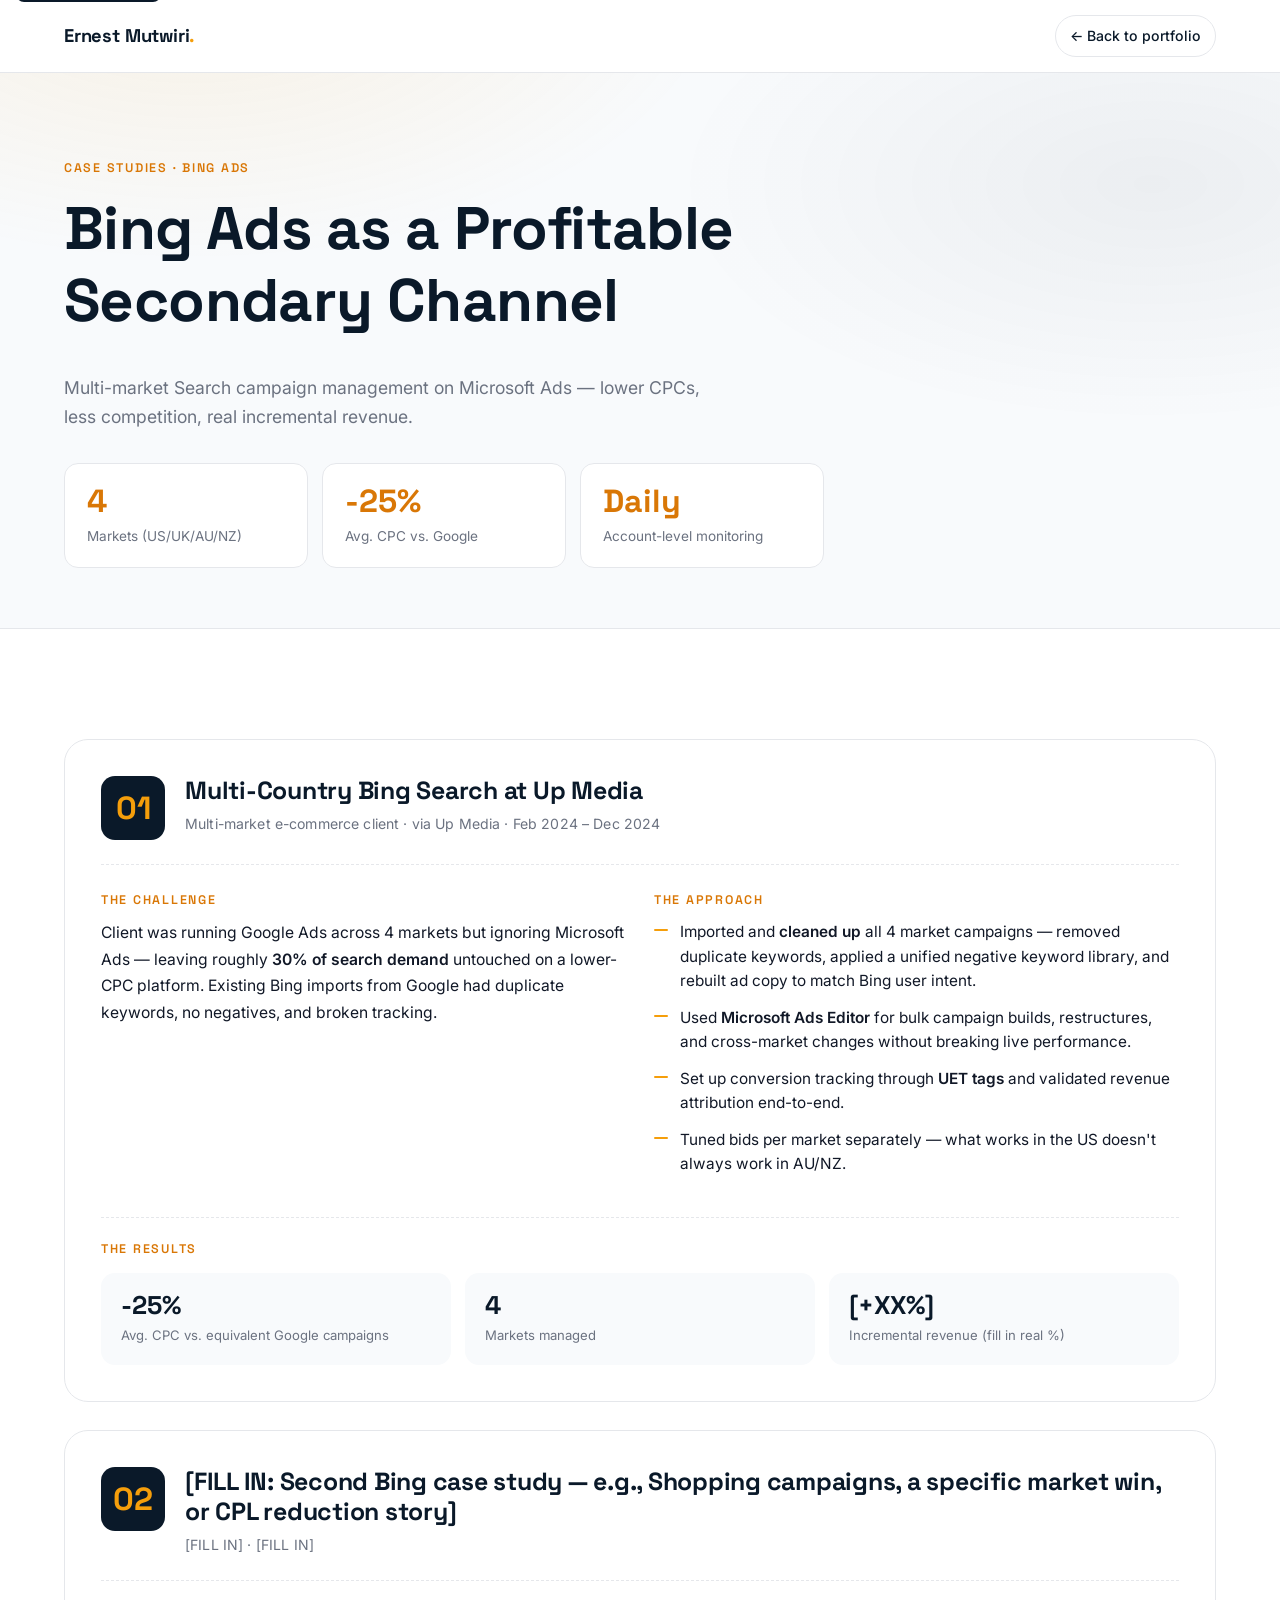
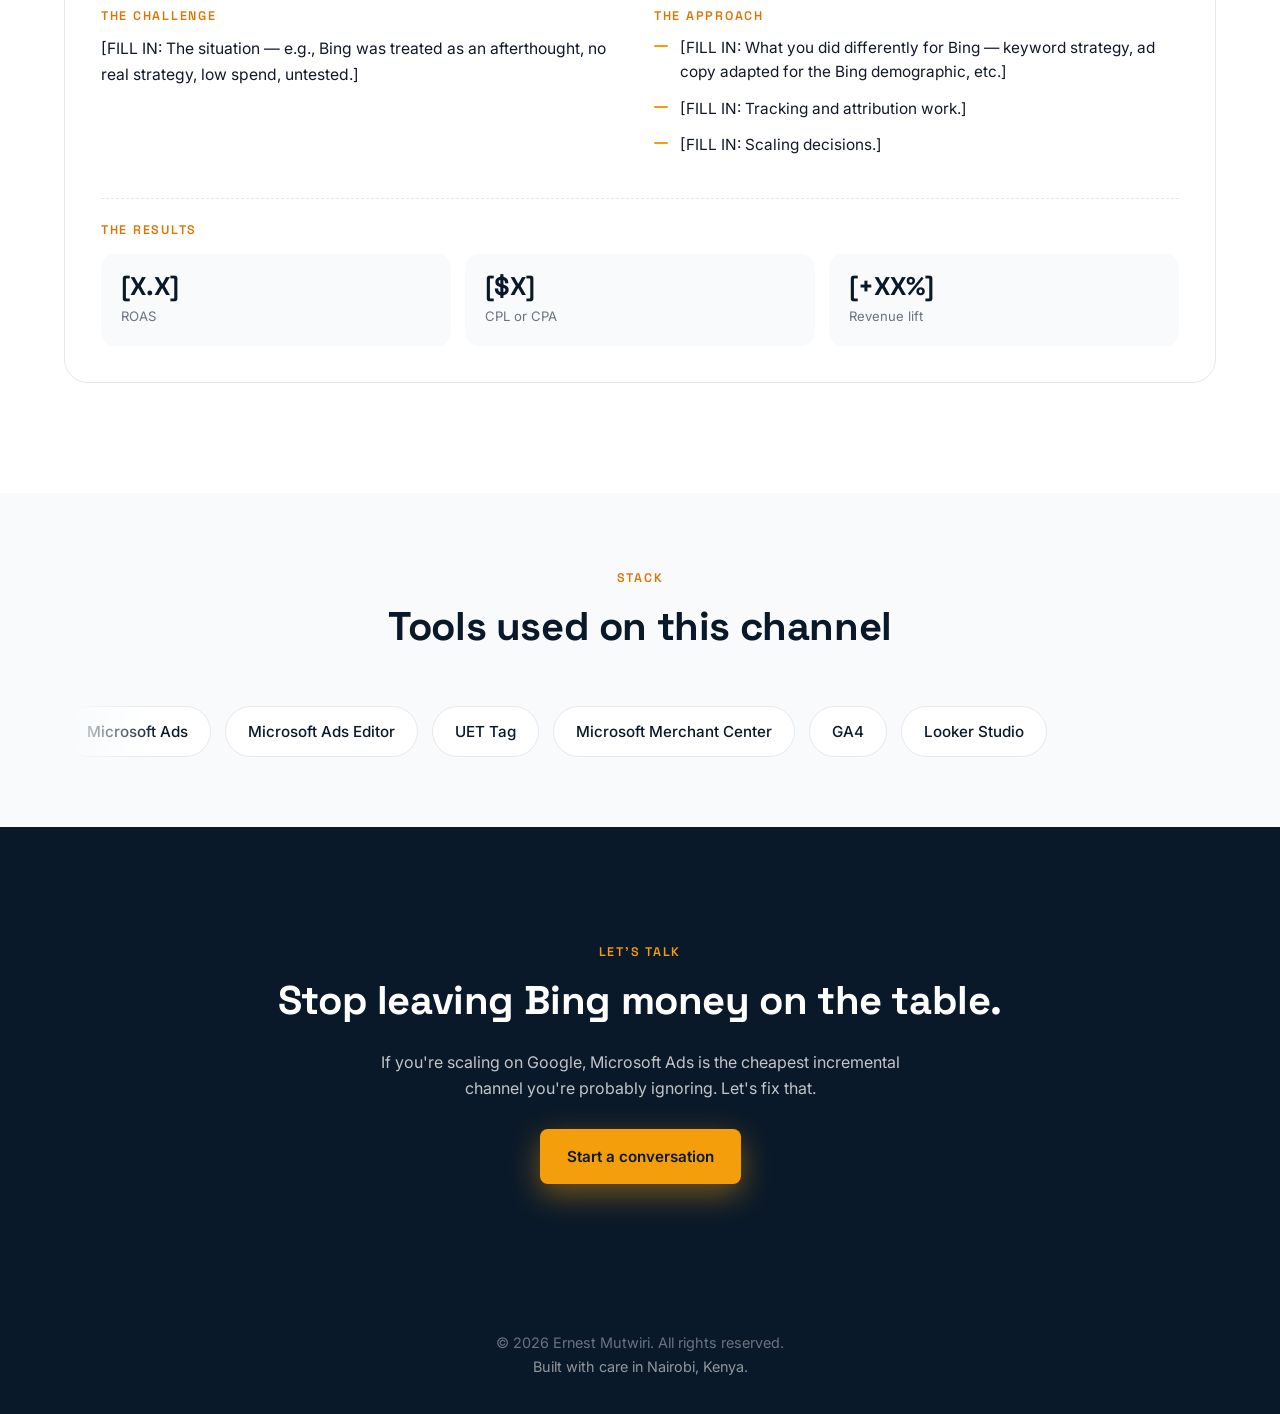
==== bing-ads.html @ df6fa167 "Add Google/Meta/Bing case study pages and clickable service cards" ====
<!DOCTYPE html>
<html lang="en">
<head>
  <meta charset="UTF-8" />
  <meta name="viewport" content="width=device-width, initial-scale=1" />
  <meta name="theme-color" content="#0A1929" />

  <title>Bing Ads Case Studies — Ernest Mutwiri</title>
  <meta name="description" content="Microsoft Ads (Bing) case studies — multi-market Search campaigns at lower CPCs than Google." />
  <meta property="og:type" content="website" />

  <link rel="icon" type="image/svg+xml" href="data:image/svg+xml;utf8,<svg xmlns='http://www.w3.org/2000/svg' viewBox='0 0 64 64'><rect width='64' height='64' rx='12' fill='%230A1929'/><text x='50%25' y='54%25' text-anchor='middle' dominant-baseline='middle' font-family='Inter,Arial,sans-serif' font-size='28' font-weight='700' fill='%23F59E0B'>EM</text></svg>" />

  <link rel="preconnect" href="https://fonts.googleapis.com" />
  <link rel="preconnect" href="https://fonts.gstatic.com" crossorigin />
  <link href="https://fonts.googleapis.com/css2?family=Inter:wght@400;500;600;700&family=Space+Grotesk:wght@500;600;700&display=swap" rel="stylesheet" />

  <link rel="stylesheet" href="styles.css" />
</head>
<body data-channel="bingAds">

  <a class="skip-link" href="#main">Skip to content</a>

  <header class="nav" role="banner">
    <div class="container nav-inner">
      <a class="nav-brand" href="index.html" aria-label="Home">
        <span data-cs="brand">Ernest Mutwiri</span><span class="dot">.</span>
      </a>
      <a class="nav-back" href="index.html">← Back to portfolio</a>
    </div>
  </header>

  <main id="main">
    <section class="cs-hero">
      <div class="container reveal">
        <span class="eyebrow" data-cs="eyebrow"></span>
        <h1 data-cs="heading"></h1>
        <p class="lede" data-cs="subheading"></p>
        <div class="cs-headline-metrics" data-cs="headlineMetrics"></div>
      </div>
    </section>

    <section class="cs-studies">
      <div class="container">
        <div data-cs="studies"></div>
      </div>
    </section>

    <section class="tools" aria-label="Tools used">
      <div class="container">
        <div class="section-head reveal">
          <span class="eyebrow">Stack</span>
          <h2>Tools used on this channel</h2>
        </div>
        <div class="tools-marquee reveal">
          <div class="tools-track" data-cs="tools"></div>
          <div class="tools-track" data-cs="tools" aria-hidden="true"></div>
        </div>
      </div>
    </section>

    <section class="cs-cta">
      <div class="container reveal">
        <span class="eyebrow" style="color: var(--gold);">Let's talk</span>
        <h2 data-cs="ctaHeading"></h2>
        <p data-cs="ctaSubheading"></p>
        <a class="btn btn-primary" href="index.html#contact" data-cs="ctaLabel"></a>
      </div>
    </section>
  </main>

  <footer class="footer">
    <div class="container">
      <p data-cs="footerCopy" style="margin:0;"></p>
      <p class="small" data-cs="footerNote" style="margin:0;"></p>
    </div>
  </footer>

  <script src="content.js"></script>
  <script src="case-study.js"></script>
</body>
</html>
---- styles.css ----
/* =============================================================================
   Ernest Mutwiri — Portfolio Styles
   Mobile-first. Breakpoints: 768px (tablet), 1024px (desktop).
   ============================================================================= */

/* ---- Design Tokens ------------------------------------------------------- */
:root {
  --navy:        #0A1929;
  --navy-soft:   #122B45;
  --white:       #FFFFFF;
  --offwhite:    #F8FAFC;
  --gold:        #F59E0B;
  --gold-dark:   #D97706;
  --grey:        #6B7280;
  --grey-light:  #E5E7EB;
  --grey-soft:   #F3F4F6;
  --text:        #111827;

  --radius-sm: 8px;
  --radius:    14px;
  --radius-lg: 24px;

  --shadow-sm: 0 1px 2px rgba(10, 25, 41, 0.06);
  --shadow:    0 6px 24px rgba(10, 25, 41, 0.08);
  --shadow-lg: 0 20px 60px rgba(10, 25, 41, 0.12);

  --container:    1200px;
  --container-sm: 900px;

  --font-body:    "Inter", system-ui, -apple-system, "Segoe UI", sans-serif;
  --font-heading: "Space Grotesk", "Inter", system-ui, sans-serif;
}

/* ---- Reset / Base -------------------------------------------------------- */
*, *::before, *::after { box-sizing: border-box; }

html {
  scroll-behavior: smooth;
  scroll-padding-top: 80px; /* offset for sticky nav when anchor-jumping */
  -webkit-text-size-adjust: 100%;
}

body {
  margin: 0;
  font-family: var(--font-body);
  font-size: 16px;
  line-height: 1.65;
  color: var(--text);
  background: var(--white);
  -webkit-font-smoothing: antialiased;
  -moz-osx-font-smoothing: grayscale;
}

img { max-width: 100%; display: block; }
a   { color: inherit; text-decoration: none; }
button { font-family: inherit; cursor: pointer; }

/* Visually hidden (for screen-reader-only text and skip link target) */
.sr-only {
  position: absolute; width: 1px; height: 1px;
  padding: 0; margin: -1px; overflow: hidden;
  clip: rect(0,0,0,0); white-space: nowrap; border: 0;
}

/* Skip-to-content link for keyboard users */
.skip-link {
  position: absolute; top: -40px; left: 16px;
  background: var(--navy); color: var(--white);
  padding: 8px 14px; border-radius: var(--radius-sm);
  z-index: 1000; font-weight: 600;
  transition: top 0.2s ease;
}
.skip-link:focus { top: 16px; }

/* ---- Typography ---------------------------------------------------------- */
h1, h2, h3, h4 {
  font-family: var(--font-heading);
  color: var(--navy);
  line-height: 1.2;
  margin: 0 0 0.6em;
  letter-spacing: -0.01em;
}
h1 { font-size: clamp(2rem, 5vw + 1rem, 3.75rem); font-weight: 700; }
h2 { font-size: clamp(1.75rem, 2.5vw + 1rem, 2.5rem); font-weight: 700; }
h3 { font-size: 1.25rem; font-weight: 600; }
p  { margin: 0 0 1em; color: var(--grey); }
strong { color: var(--text); font-weight: 600; }

/* ---- Layout helpers ------------------------------------------------------ */
.container {
  width: 100%;
  max-width: var(--container);
  margin: 0 auto;
  padding: 0 24px;
}
section { padding: 80px 0; }
@media (min-width: 1024px) { section { padding: 110px 0; } }

.eyebrow {
  display: inline-block;
  font-family: var(--font-heading);
  font-size: 0.78rem;
  letter-spacing: 0.14em;
  text-transform: uppercase;
  color: var(--gold-dark);
  font-weight: 600;
  margin-bottom: 14px;
}
.section-head { max-width: 720px; margin: 0 auto 56px; text-align: center; }
.section-head .subheading { color: var(--grey); font-size: 1.05rem; }

/* ---- Buttons ------------------------------------------------------------- */
.btn {
  display: inline-flex; align-items: center; justify-content: center; gap: 8px;
  padding: 14px 26px;
  border-radius: var(--radius-sm);
  font-weight: 600;
  font-size: 0.95rem;
  border: 1.5px solid transparent;
  transition: transform 0.2s ease, box-shadow 0.2s ease,
              background 0.2s ease, color 0.2s ease, border-color 0.2s ease;
  white-space: nowrap;
}
.btn-primary {
  background: var(--gold); color: var(--navy);
  box-shadow: 0 8px 24px rgba(245, 158, 11, 0.35);
}
.btn-primary:hover {
  background: var(--gold-dark); color: var(--white);
  transform: translateY(-2px);
  box-shadow: 0 12px 28px rgba(245, 158, 11, 0.45);
}
.btn-secondary {
  background: transparent; color: var(--navy);
  border-color: var(--navy);
}
.btn-secondary:hover {
  background: var(--navy); color: var(--white);
  transform: translateY(-2px);
}

/* =============================================================================
   NAVIGATION
   ============================================================================= */
.nav {
  position: sticky; top: 0; z-index: 50;
  background: rgba(255, 255, 255, 0.85);
  backdrop-filter: saturate(180%) blur(16px);
  -webkit-backdrop-filter: saturate(180%) blur(16px);
  border-bottom: 1px solid var(--grey-light);
}
.nav-inner {
  display: flex; align-items: center; justify-content: space-between;
  height: 72px;
}
.nav-brand {
  font-family: var(--font-heading);
  font-weight: 700;
  font-size: 1.15rem;
  color: var(--navy);
  letter-spacing: -0.01em;
}
.nav-brand .dot { color: var(--gold); }

.nav-links {
  display: none;
  list-style: none; margin: 0; padding: 0;
  gap: 32px; align-items: center;
}
.nav-links a {
  font-size: 0.95rem; font-weight: 500; color: var(--text);
  position: relative; padding: 6px 0;
}
.nav-links a::after {
  content: ""; position: absolute; left: 0; bottom: -2px;
  width: 0; height: 2px; background: var(--gold);
  transition: width 0.25s ease;
}
.nav-links a:hover::after,
.nav-links a:focus-visible::after { width: 100%; }

.nav-cta { display: none; }

@media (min-width: 1024px) {
  .nav-links { display: flex; }
  .nav-cta   { display: inline-flex; }
}

/* Hamburger */
.nav-toggle {
  display: inline-flex; flex-direction: column; gap: 5px;
  width: 44px; height: 44px;
  align-items: center; justify-content: center;
  background: transparent; border: 1px solid var(--grey-light);
  border-radius: var(--radius-sm);
}
.nav-toggle span {
  width: 20px; height: 2px; background: var(--navy);
  transition: transform 0.25s ease, opacity 0.25s ease;
}
.nav-toggle[aria-expanded="true"] span:nth-child(1) { transform: translateY(7px) rotate(45deg); }
.nav-toggle[aria-expanded="true"] span:nth-child(2) { opacity: 0; }
.nav-toggle[aria-expanded="true"] span:nth-child(3) { transform: translateY(-7px) rotate(-45deg); }
@media (min-width: 1024px) { .nav-toggle { display: none; } }

/* Mobile menu */
.nav-mobile {
  display: none;
  position: absolute; left: 0; right: 0; top: 100%;
  background: var(--white);
  border-bottom: 1px solid var(--grey-light);
  padding: 24px;
  box-shadow: var(--shadow);
}
.nav-mobile.open { display: block; }
.nav-mobile ul { list-style: none; padding: 0; margin: 0 0 16px; }
.nav-mobile li { border-bottom: 1px solid var(--grey-light); }
.nav-mobile a {
  display: block; padding: 16px 4px;
  font-weight: 500; font-size: 1rem;
}
.nav-mobile .btn { width: 100%; }

/* =============================================================================
   HERO
   ============================================================================= */
.hero {
  position: relative;
  padding: 64px 0 56px;
  overflow: hidden;
  background:
    radial-gradient(1200px 600px at 80% -10%, rgba(245, 158, 11, 0.10), transparent 60%),
    radial-gradient(900px 500px at -10% 30%, rgba(10, 25, 41, 0.06), transparent 60%),
    var(--offwhite);
}
.hero::before {
  /* faint grid pattern */
  content: "";
  position: absolute; inset: 0;
  background-image:
    linear-gradient(to right, rgba(10,25,41,0.04) 1px, transparent 1px),
    linear-gradient(to bottom, rgba(10,25,41,0.04) 1px, transparent 1px);
  background-size: 60px 60px;
  mask-image: radial-gradient(ellipse at center, black 40%, transparent 75%);
  -webkit-mask-image: radial-gradient(ellipse at center, black 40%, transparent 75%);
  pointer-events: none;
}
.hero-inner {
  position: relative;
  display: grid; grid-template-columns: 1fr; gap: 40px;
  align-items: center;
}
.hero-text { text-align: left; }
.hero h1 { margin-top: 8px; }
.hero h1 .accent { color: var(--gold); }
.hero .lede { font-size: 1.1rem; color: var(--grey); max-width: 560px; }
.hero-ctas { display: flex; flex-wrap: wrap; gap: 12px; margin-top: 28px; }

.hero-photo {
  position: relative;
  width: min(360px, 80%); margin: 0 auto;
  aspect-ratio: 1 / 1;
  border-radius: var(--radius-lg);
  background:
    linear-gradient(135deg, var(--navy), var(--navy-soft));
  box-shadow: var(--shadow-lg);
  overflow: hidden;
}
.hero-photo img {
  width: 100%; height: 100%; object-fit: cover;
}
.hero-photo::after {
  /* gold corner accent */
  content: ""; position: absolute;
  width: 80px; height: 80px;
  right: -20px; bottom: -20px;
  background: var(--gold);
  border-radius: 50%;
  filter: blur(2px); opacity: 0.85;
}

@media (min-width: 1024px) {
  .hero { padding: 100px 0 90px; }
  .hero-inner { grid-template-columns: 1.15fr 1fr; gap: 64px; }
  .hero-photo { width: 100%; max-width: 440px; }
}

/* =============================================================================
   METRICS BAR
   ============================================================================= */
.metrics {
  margin-top: -40px;
  position: relative;
  z-index: 2;
  padding: 0 0 40px;
}
.metrics-grid {
  display: grid; gap: 16px;
  grid-template-columns: repeat(2, 1fr);
  background: var(--navy);
  border-radius: var(--radius-lg);
  padding: 32px 24px;
  box-shadow: var(--shadow-lg);
}
.metric { text-align: center; }
.metric .value {
  font-family: var(--font-heading);
  font-size: clamp(1.6rem, 3.5vw, 2.5rem);
  font-weight: 700;
  color: var(--gold);
  line-height: 1.1;
}
.metric .label {
  display: block; margin-top: 8px;
  color: rgba(255,255,255,0.75);
  font-size: 0.85rem;
  letter-spacing: 0.02em;
}
@media (min-width: 768px) {
  .metrics-grid { grid-template-columns: repeat(4, 1fr); gap: 24px; padding: 40px 32px; }
}

/* =============================================================================
   ABOUT
   ============================================================================= */
.about p { font-size: 1.06rem; line-height: 1.85; max-width: 760px; }
.about p + p { margin-top: 1em; }
.about-inner { max-width: var(--container-sm); margin: 0 auto; }

/* =============================================================================
   RESULTS / EXPERIENCE
   ============================================================================= */
.results { background: var(--offwhite); }
.results-grid { display: grid; gap: 24px; }
@media (min-width: 1024px) {
  .results-grid { grid-template-columns: 1fr 1fr; gap: 28px; }
}

.result-card {
  background: var(--white);
  border: 1px solid var(--grey-light);
  border-radius: var(--radius);
  padding: 32px;
  transition: transform 0.25s ease, box-shadow 0.25s ease, border-color 0.25s ease;
}
.result-card:hover {
  transform: translateY(-4px);
  box-shadow: var(--shadow);
  border-color: transparent;
}
.result-card .role-head {
  display: flex; flex-wrap: wrap; justify-content: space-between; gap: 8px;
  margin-bottom: 16px; padding-bottom: 16px;
  border-bottom: 1px dashed var(--grey-light);
}
.result-card .company { font-family: var(--font-heading); font-size: 1.25rem; font-weight: 700; color: var(--navy); }
.result-card .role    { display: block; color: var(--gold-dark); font-weight: 600; font-size: 0.9rem; margin-top: 4px; }
.result-card .dates   { font-size: 0.85rem; color: var(--grey); white-space: nowrap; }

.result-card ul { list-style: none; padding: 0; margin: 0; }
.result-card li {
  position: relative;
  padding-left: 28px;
  margin-bottom: 12px;
  color: var(--text);
  font-size: 0.97rem;
  line-height: 1.6;
}
.result-card li::before {
  content: "";
  position: absolute; left: 0; top: 9px;
  width: 14px; height: 2px;
  background: var(--gold);
  border-radius: 2px;
}

/* =============================================================================
   SERVICES
   ============================================================================= */
.services-grid {
  display: grid; gap: 20px;
  grid-template-columns: 1fr;
}
@media (min-width: 768px) { .services-grid { grid-template-columns: repeat(2, 1fr); } }
@media (min-width: 1024px) { .services-grid { grid-template-columns: repeat(3, 1fr); } }

.service-card {
  background: var(--white);
  border: 1px solid var(--grey-light);
  border-radius: var(--radius);
  padding: 28px;
  transition: transform 0.25s ease, box-shadow 0.25s ease, border-color 0.25s ease;
}
.service-card:hover {
  transform: translateY(-4px);
  box-shadow: var(--shadow);
  border-color: var(--gold);
}
.service-card .icon {
  display: inline-flex; align-items: center; justify-content: center;
  width: 52px; height: 52px;
  background: var(--offwhite); border-radius: 12px;
  font-size: 1.6rem;
  margin-bottom: 18px;
}
.service-card h3 { margin-bottom: 8px; }
.service-card p  { margin: 0; font-size: 0.95rem; }

/* =============================================================================
   METHODOLOGY
   ============================================================================= */
.methodology { background: var(--navy); color: var(--white); }
.methodology .section-head h2 { color: var(--white); }
.methodology .section-head .subheading { color: rgba(255,255,255,0.72); }
.methodology .eyebrow { color: var(--gold); }

.steps {
  display: grid; gap: 24px;
  grid-template-columns: 1fr;
  position: relative;
}
@media (min-width: 1024px) {
  .steps { grid-template-columns: repeat(4, 1fr); gap: 28px; }
}
.step {
  background: rgba(255,255,255,0.04);
  border: 1px solid rgba(255,255,255,0.08);
  border-radius: var(--radius);
  padding: 28px;
  position: relative;
  transition: transform 0.25s ease, background 0.25s ease;
}
.step:hover { transform: translateY(-3px); background: rgba(255,255,255,0.07); }
.step .num {
  font-family: var(--font-heading);
  font-size: 2.4rem;
  font-weight: 700;
  color: var(--gold);
  line-height: 1;
  display: block; margin-bottom: 14px;
}
.step h3 { color: var(--white); margin-bottom: 8px; }
.step p  { color: rgba(255,255,255,0.7); margin: 0; font-size: 0.95rem; }

/* =============================================================================
   CERTIFICATIONS
   ============================================================================= */
.certs-grid {
  display: grid; gap: 16px;
  grid-template-columns: 1fr;
}
@media (min-width: 768px) { .certs-grid { grid-template-columns: repeat(2, 1fr); } }
@media (min-width: 1024px) { .certs-grid { grid-template-columns: repeat(3, 1fr); } }

.cert {
  display: flex; align-items: flex-start; gap: 16px;
  background: var(--white);
  border: 1px solid var(--grey-light);
  border-radius: var(--radius);
  padding: 22px;
  transition: transform 0.2s ease, box-shadow 0.2s ease;
}
.cert:hover { transform: translateY(-2px); box-shadow: var(--shadow); }
.cert .badge {
  flex: 0 0 auto;
  width: 44px; height: 44px;
  background: var(--gold); color: var(--navy);
  border-radius: 10px;
  display: inline-flex; align-items: center; justify-content: center;
  font-weight: 700; font-family: var(--font-heading);
  font-size: 1.05rem;
}
.cert .body strong { display: block; color: var(--navy); font-size: 0.98rem; margin-bottom: 2px; }
.cert .body span   { color: var(--grey); font-size: 0.88rem; }

/* =============================================================================
   TOOLS  (marquee chips)
   ============================================================================= */
.tools { background: var(--offwhite); padding-top: 70px; padding-bottom: 70px; }
.tools-marquee {
  --gap: 14px;
  display: flex; gap: var(--gap);
  overflow: hidden;
  mask-image: linear-gradient(to right, transparent, black 8%, black 92%, transparent);
  -webkit-mask-image: linear-gradient(to right, transparent, black 8%, black 92%, transparent);
}
.tools-track {
  display: flex; gap: var(--gap);
  flex-shrink: 0;
  animation: marquee 38s linear infinite;
}
.tools:hover .tools-track { animation-play-state: paused; }
.tool-chip {
  flex: 0 0 auto;
  padding: 12px 22px;
  background: var(--white);
  border: 1px solid var(--grey-light);
  border-radius: 999px;
  font-weight: 500;
  font-size: 0.95rem;
  color: var(--navy);
  white-space: nowrap;
}
@keyframes marquee {
  from { transform: translateX(0); }
  to   { transform: translateX(calc(-100% - var(--gap))); }
}

/* =============================================================================
   CONTACT
   ============================================================================= */
.contact-grid {
  display: grid; gap: 36px;
  grid-template-columns: 1fr;
  max-width: var(--container-sm);
  margin: 0 auto;
}
@media (min-width: 1024px) {
  .contact-grid { grid-template-columns: 1fr 1.2fr; gap: 56px; align-items: start; }
}

.contact-details ul { list-style: none; padding: 0; margin: 0; }
.contact-details li {
  display: flex; align-items: center; gap: 14px;
  padding: 14px 0;
  border-bottom: 1px solid var(--grey-light);
  font-size: 1rem;
}
.contact-details li .ic { font-size: 1.15rem; width: 26px; text-align: center; }
.contact-details a:hover { color: var(--gold-dark); }

.contact-form { display: grid; gap: 14px; }
.contact-form label {
  font-size: 0.85rem; font-weight: 600; color: var(--navy);
  display: block; margin-bottom: 6px;
}
.contact-form input,
.contact-form textarea {
  width: 100%;
  padding: 12px 14px;
  font: inherit;
  border: 1.5px solid var(--grey-light);
  border-radius: var(--radius-sm);
  background: var(--white);
  color: var(--text);
  transition: border-color 0.2s ease, box-shadow 0.2s ease;
}
.contact-form input:focus,
.contact-form textarea:focus {
  outline: none;
  border-color: var(--gold);
  box-shadow: 0 0 0 4px rgba(245, 158, 11, 0.15);
}
.contact-form textarea { min-height: 140px; resize: vertical; }
.contact-form .btn { width: 100%; margin-top: 6px; }
@media (min-width: 768px) {
  .contact-form .btn { width: auto; justify-self: start; }
}
.form-status {
  font-size: 0.9rem; color: var(--gold-dark); min-height: 1.2em;
}

/* =============================================================================
   FOOTER
   ============================================================================= */
.footer {
  background: var(--navy);
  color: rgba(255,255,255,0.75);
  padding: 36px 0;
  text-align: center;
  font-size: 0.9rem;
}
.footer .small { color: rgba(255,255,255,0.55); margin-top: 4px; }

/* Clickable service card variant (Google / Meta / Bing → case study pages) */
.service-card--link {
  display: block;
  position: relative;
  text-decoration: none;
  color: inherit;
}
.service-card--link::after {
  /* corner accent bar that grows on hover */
  content: "";
  position: absolute; left: 0; bottom: 0;
  height: 3px; width: 0;
  background: var(--gold);
  border-radius: 0 0 var(--radius) var(--radius);
  transition: width 0.3s ease;
}
.service-card--link:hover { border-color: var(--gold); }
.service-card--link:hover::after { width: 100%; }
.service-card .service-link {
  display: inline-block;
  margin-top: 16px;
  font-weight: 600;
  font-size: 0.92rem;
  color: var(--gold-dark);
  letter-spacing: 0.01em;
  transition: transform 0.25s ease;
}
.service-card--link:hover .service-link { transform: translateX(4px); }

/* =============================================================================
   CASE STUDY PAGES  (google-ads.html, meta-ads.html, bing-ads.html)
   ============================================================================= */

/* Back-to-main pill in nav */
.nav-back {
  display: inline-flex; align-items: center; gap: 8px;
  padding: 8px 14px;
  font-size: 0.88rem; font-weight: 500;
  color: var(--navy);
  border: 1px solid var(--grey-light);
  border-radius: 999px;
  transition: background 0.2s ease, color 0.2s ease, border-color 0.2s ease;
}
.nav-back:hover { background: var(--navy); color: var(--white); border-color: var(--navy); }

/* Case study hero */
.cs-hero {
  position: relative;
  padding: 80px 0 60px;
  background:
    radial-gradient(900px 500px at 15% -20%, rgba(245, 158, 11, 0.10), transparent 60%),
    radial-gradient(800px 400px at 90% 20%, rgba(10, 25, 41, 0.05), transparent 60%),
    var(--offwhite);
  border-bottom: 1px solid var(--grey-light);
}
.cs-hero h1 { max-width: 780px; }
.cs-hero .lede { font-size: 1.1rem; color: var(--grey); max-width: 640px; margin-bottom: 32px; }

.cs-headline-metrics {
  display: grid; gap: 14px;
  grid-template-columns: repeat(auto-fit, minmax(180px, 1fr));
  margin-top: 8px;
  max-width: 760px;
}
.cs-headline-metric {
  background: var(--white);
  border: 1px solid var(--grey-light);
  border-radius: var(--radius);
  padding: 20px 22px;
}
.cs-headline-metric .value {
  font-family: var(--font-heading);
  font-size: clamp(1.4rem, 2.5vw, 2rem);
  color: var(--gold-dark);
  font-weight: 700;
  line-height: 1.1;
  display: block;
}
.cs-headline-metric .label {
  display: block; margin-top: 6px;
  color: var(--grey); font-size: 0.85rem;
}

/* Case study cards (the meat of the page) */
.cs-studies { background: var(--white); }
.cs-card {
  background: var(--white);
  border: 1px solid var(--grey-light);
  border-radius: var(--radius-lg);
  padding: 36px;
  margin-bottom: 28px;
  transition: box-shadow 0.25s ease, border-color 0.25s ease;
}
.cs-card:hover { box-shadow: var(--shadow); border-color: transparent; }
.cs-card:last-child { margin-bottom: 0; }

.cs-card-head {
  display: flex; gap: 20px; align-items: flex-start;
  margin-bottom: 28px; padding-bottom: 24px;
  border-bottom: 1px dashed var(--grey-light);
}
.cs-num {
  flex: 0 0 auto;
  font-family: var(--font-heading);
  font-size: 2rem; font-weight: 700;
  color: var(--gold);
  background: var(--navy);
  width: 64px; height: 64px;
  border-radius: 14px;
  display: inline-flex; align-items: center; justify-content: center;
}
.cs-card-head h2 { margin: 0 0 6px; font-size: clamp(1.2rem, 2.2vw, 1.55rem); }
.cs-card-head .cs-meta {
  margin: 0;
  font-size: 0.88rem;
  color: var(--grey);
  letter-spacing: 0.01em;
}

.cs-body { display: grid; gap: 28px; grid-template-columns: 1fr; }
@media (min-width: 900px) { .cs-body { grid-template-columns: 1fr 1fr; } }

.cs-block h3 {
  font-size: 0.78rem;
  text-transform: uppercase;
  letter-spacing: 0.14em;
  color: var(--gold-dark);
  font-family: var(--font-heading);
  font-weight: 600;
  margin-bottom: 12px;
}
.cs-block p { color: var(--text); font-size: 0.98rem; line-height: 1.7; margin: 0; }
.cs-block ul { list-style: none; padding: 0; margin: 0; }
.cs-block li {
  position: relative; padding-left: 26px; margin-bottom: 12px;
  color: var(--text); font-size: 0.96rem; line-height: 1.6;
}
.cs-block li::before {
  content: ""; position: absolute; left: 0; top: 9px;
  width: 14px; height: 2px; background: var(--gold); border-radius: 2px;
}

/* Results sub-section */
.cs-results {
  margin-top: 28px; padding-top: 24px;
  border-top: 1px dashed var(--grey-light);
}
.cs-results h3 {
  font-size: 0.78rem; text-transform: uppercase; letter-spacing: 0.14em;
  color: var(--gold-dark); margin-bottom: 16px;
  font-family: var(--font-heading); font-weight: 600;
}
.cs-result-grid {
  display: grid; gap: 14px;
  grid-template-columns: repeat(auto-fit, minmax(160px, 1fr));
}
.cs-result {
  background: var(--offwhite);
  border-radius: var(--radius);
  padding: 18px 20px;
  text-align: left;
}
.cs-result .value {
  font-family: var(--font-heading);
  font-size: clamp(1.3rem, 2vw, 1.75rem);
  font-weight: 700;
  color: var(--navy);
  line-height: 1.1;
  display: block;
}
.cs-result .label {
  display: block; margin-top: 6px;
  color: var(--grey); font-size: 0.82rem;
}

/* Optional screenshot under a case study */
.cs-screenshot {
  margin-top: 24px;
  border-radius: var(--radius);
  overflow: hidden;
  border: 1px solid var(--grey-light);
}
.cs-screenshot img { width: 100%; height: auto; display: block; }

/* Closing CTA on case study pages */
.cs-cta { background: var(--navy); color: var(--white); text-align: center; }
.cs-cta h2 { color: var(--white); }
.cs-cta p  { color: rgba(255,255,255,0.75); max-width: 580px; margin: 0 auto 28px; }
.cs-cta .btn-primary { box-shadow: 0 10px 30px rgba(245,158,11,0.45); }

/* =============================================================================
   SCROLL REVEAL
   ============================================================================= */
.reveal {
  opacity: 0;
  transform: translateY(18px);
  transition: opacity 0.6s ease, transform 0.6s ease;
  will-change: opacity, transform;
}
.reveal.is-visible { opacity: 1; transform: none; }

/* Respect users who prefer reduced motion */
@media (prefers-reduced-motion: reduce) {
  *, *::before, *::after {
    animation-duration: 0.001ms !important;
    animation-iteration-count: 1 !important;
    transition-duration: 0.001ms !important;
    scroll-behavior: auto !important;
  }
  .reveal { opacity: 1; transform: none; }
}
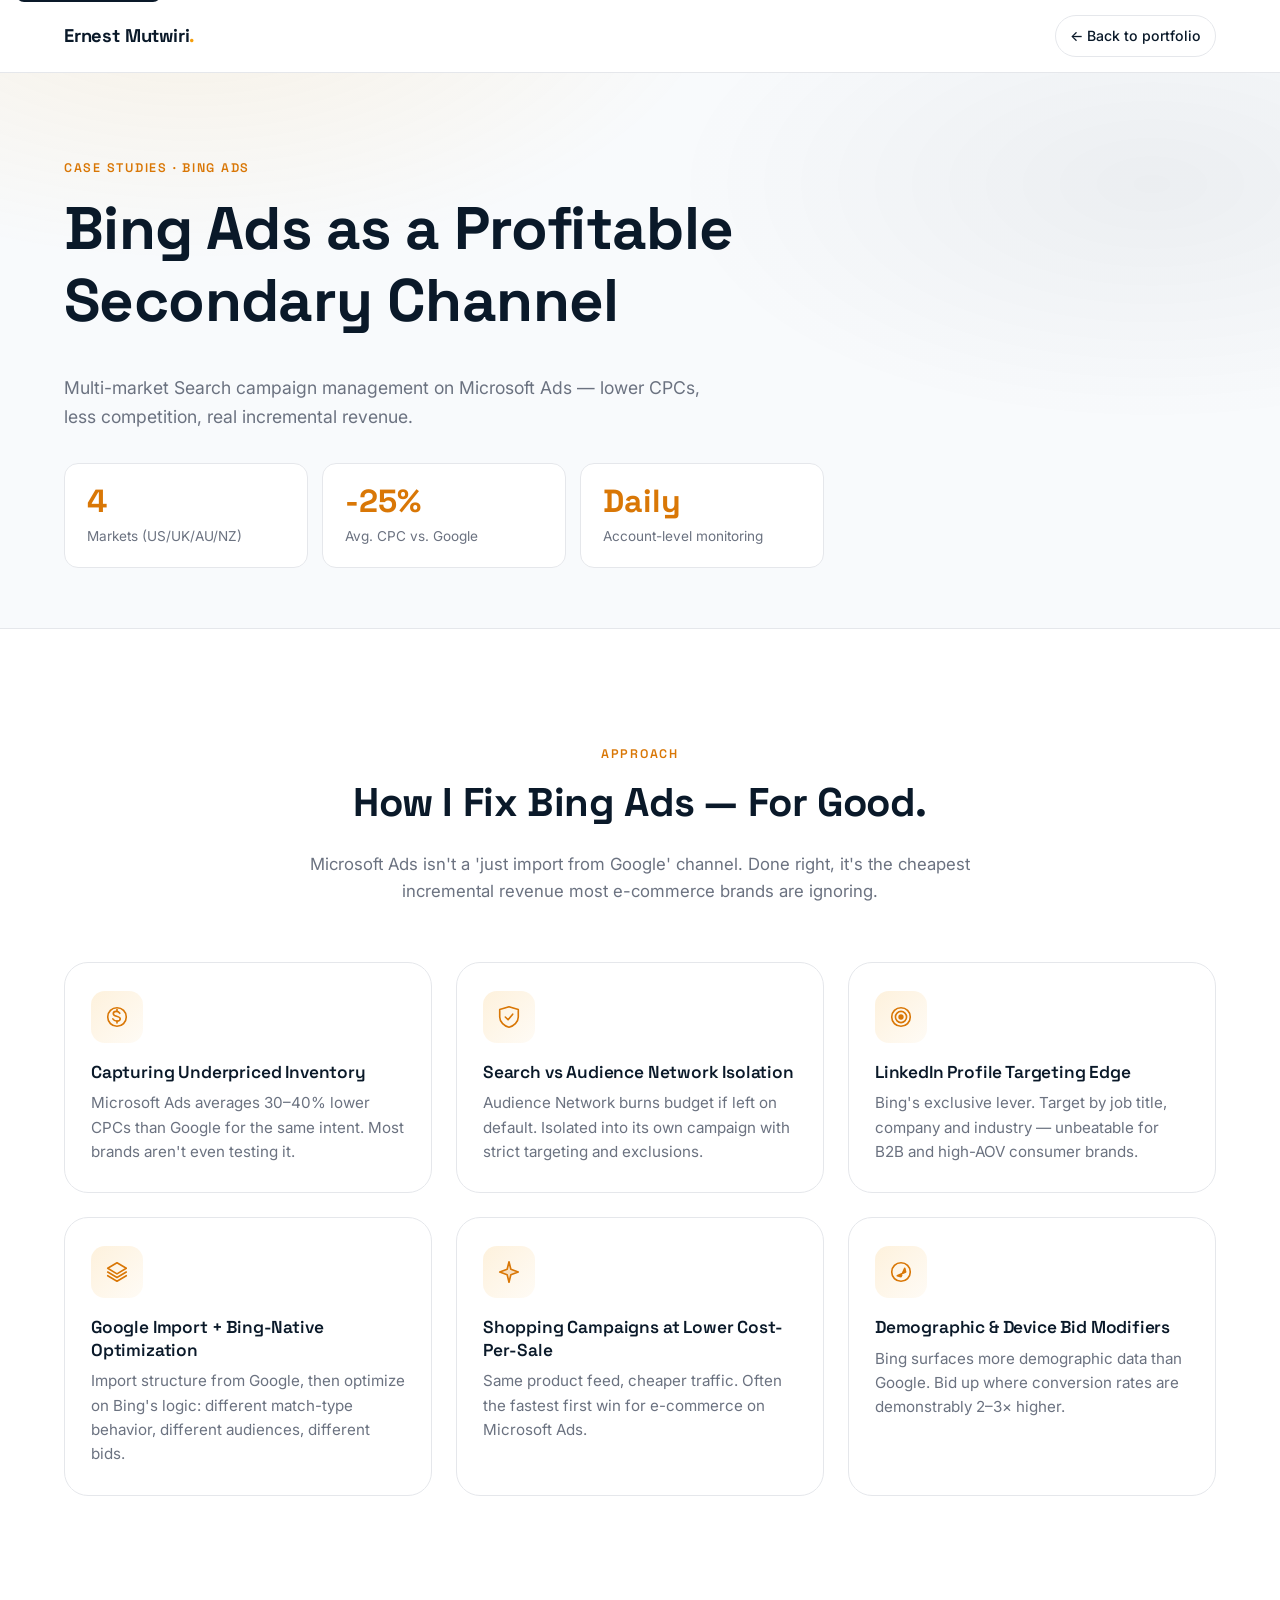
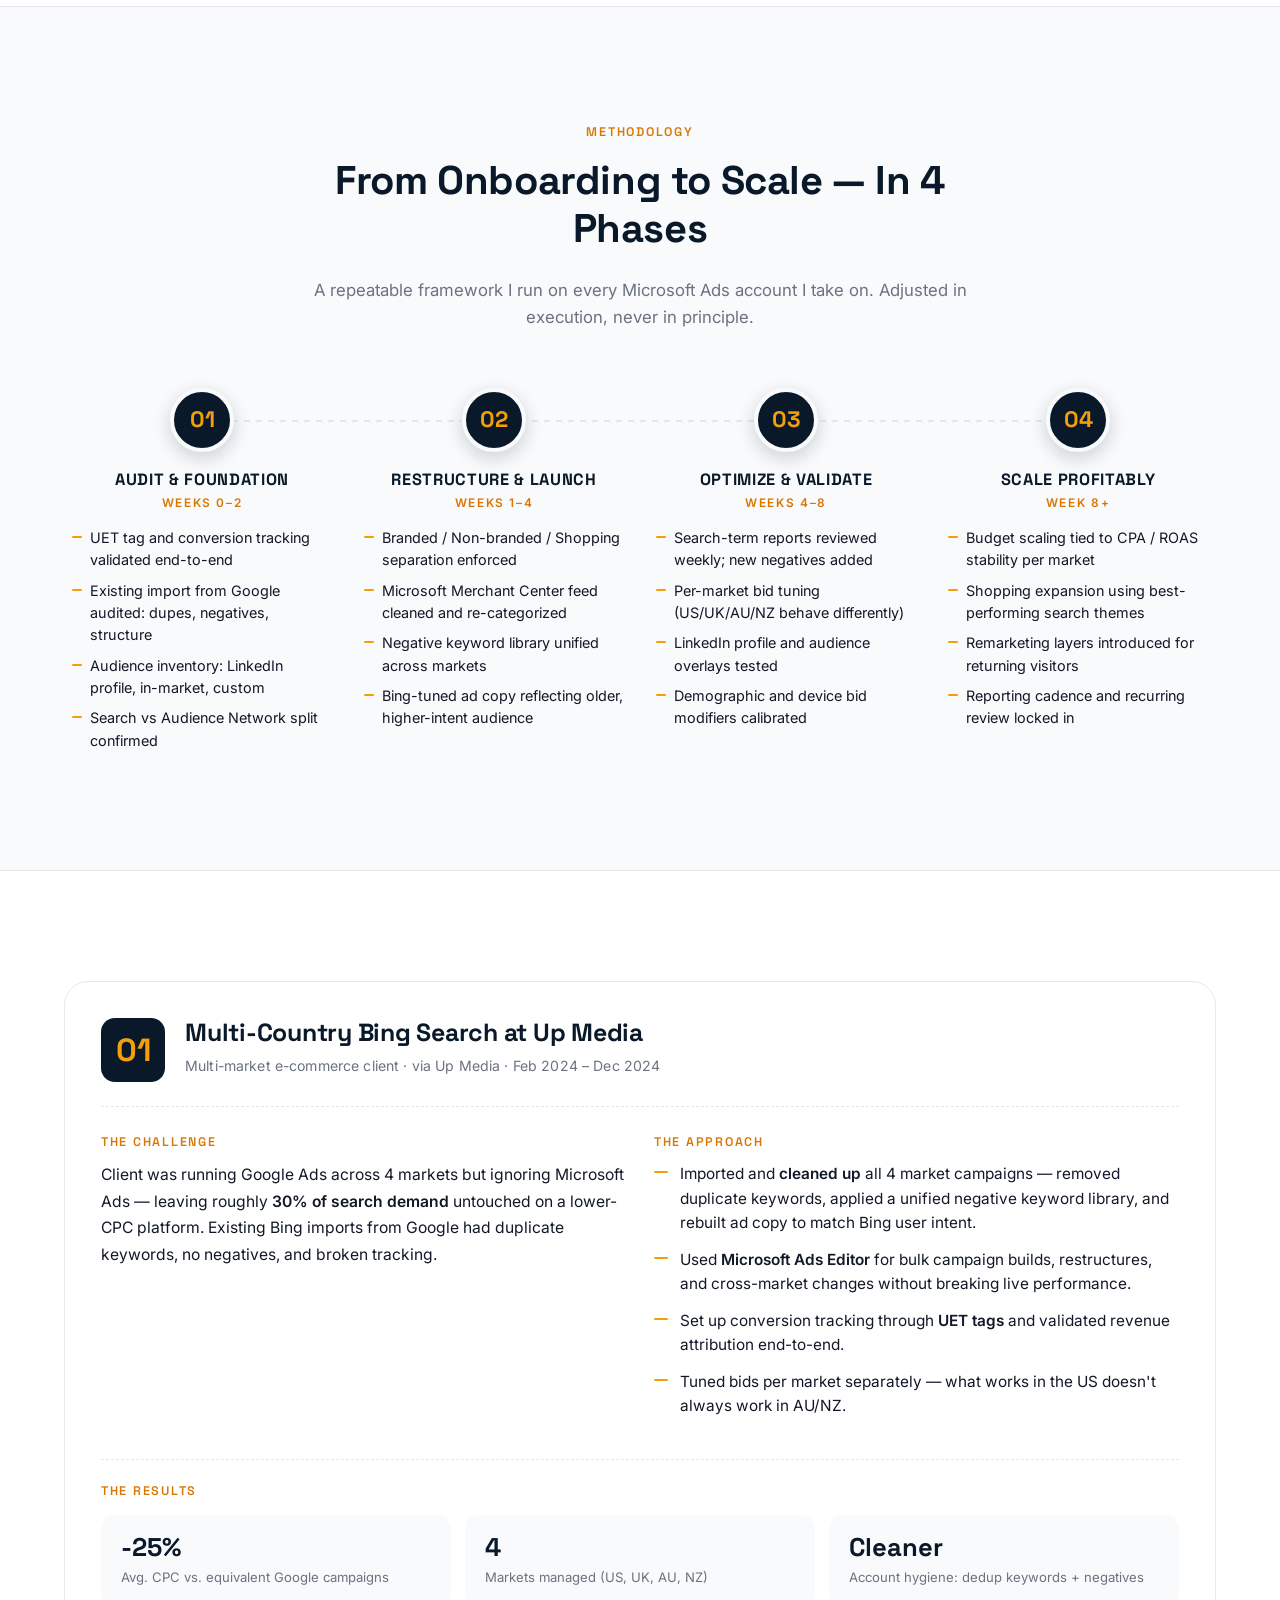
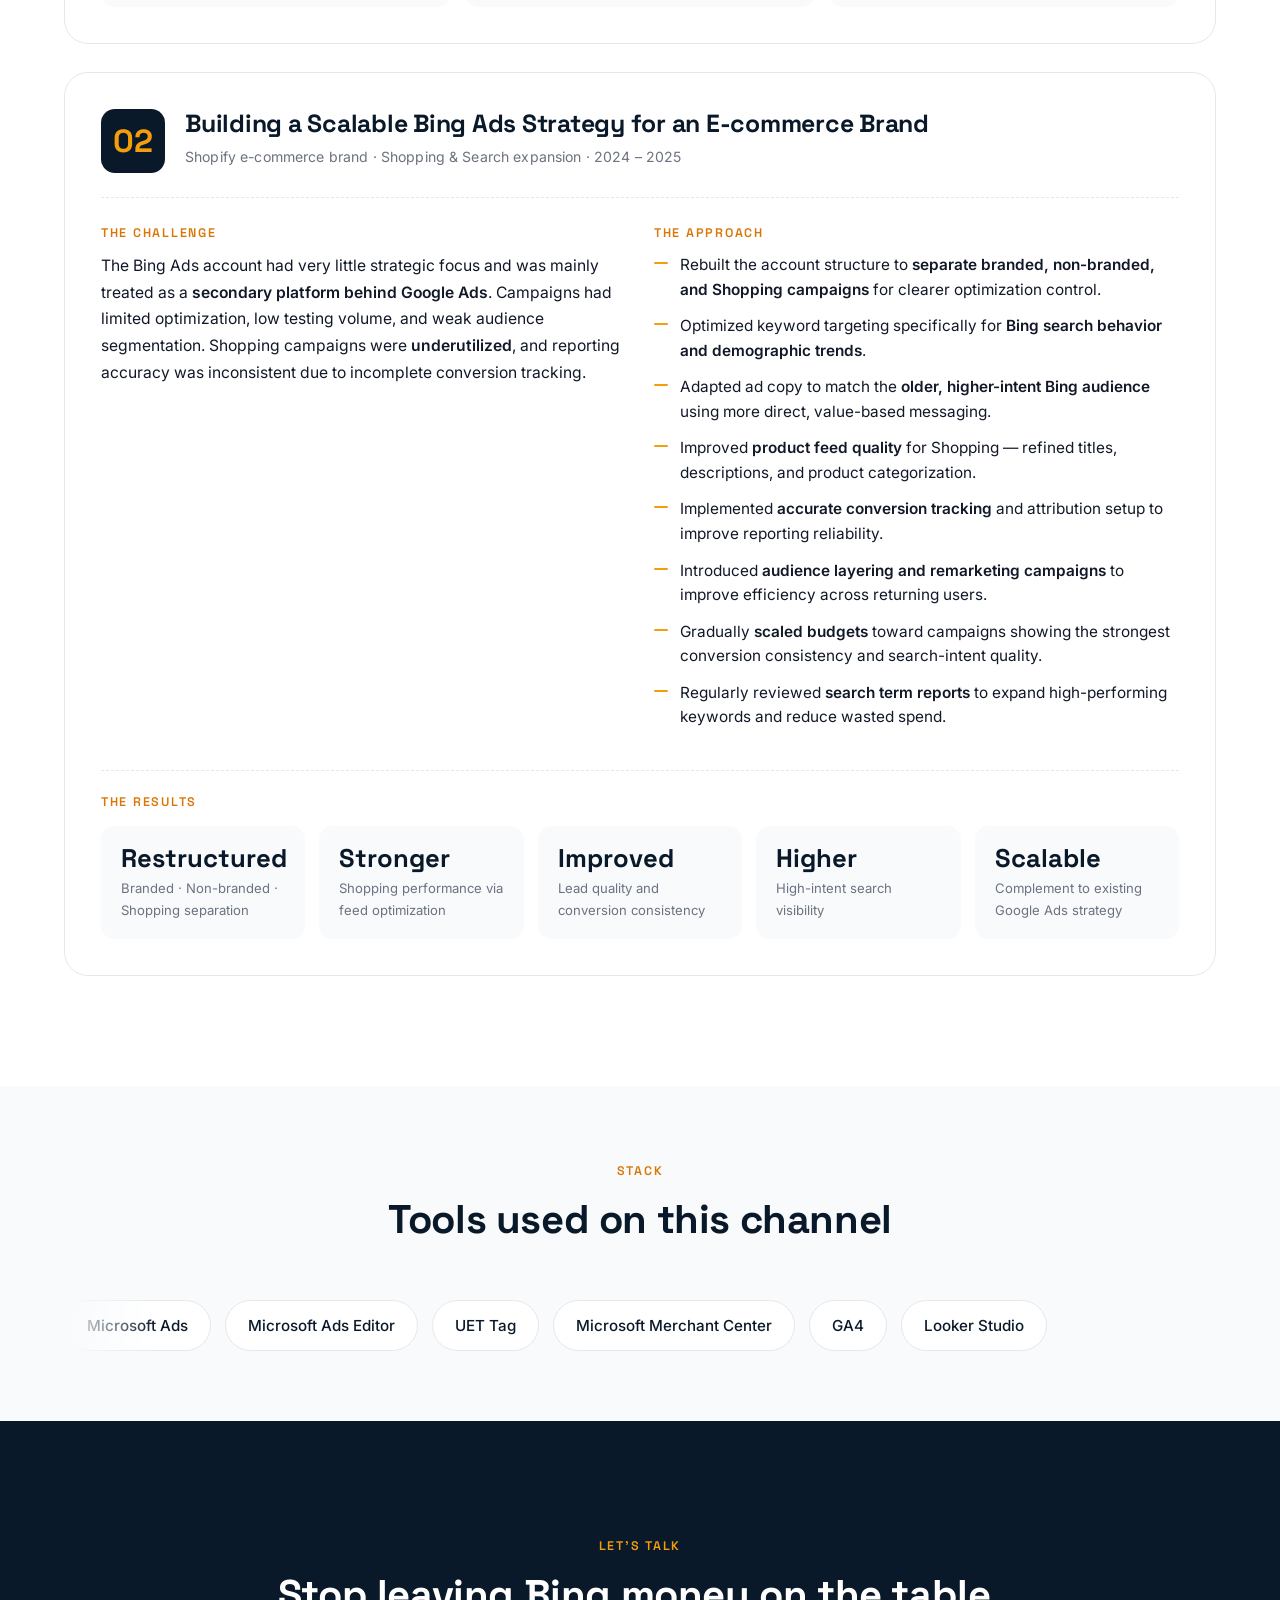
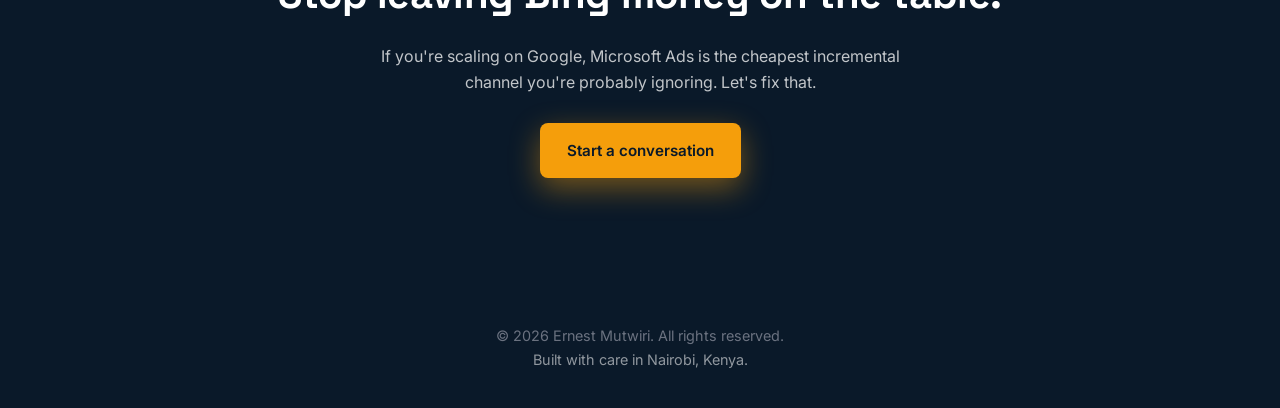
==== commit 2a066aab: "Add 'How I Fix' approach grid and 4-phase Process timeline to all three case study pages (markup, co" ====
--- a/bing-ads.html
+++ b/bing-ads.html
@@ -37,6 +37,28 @@
         <h1 data-cs="heading"></h1>
         <p class="lede" data-cs="subheading"></p>
         <div class="cs-headline-metrics" data-cs="headlineMetrics"></div>
+      </div>
+    </section>
+
+    <section class="cs-fix" aria-label="Approach">
+      <div class="container">
+        <div class="section-head reveal">
+          <span class="eyebrow" data-cs="fixEyebrow"></span>
+          <h2 data-cs="fixHeading"></h2>
+          <p class="subheading" data-cs="fixSubheading"></p>
+        </div>
+        <div class="cs-fix-grid reveal" data-cs="fixItems"></div>
+      </div>
+    </section>
+
+    <section class="cs-process" aria-label="Process">
+      <div class="container">
+        <div class="section-head reveal">
+          <span class="eyebrow" data-cs="processEyebrow"></span>
+          <h2 data-cs="processHeading"></h2>
+          <p class="subheading" data-cs="processSubheading"></p>
+        </div>
+        <div class="cs-process-track reveal" data-cs="processPhases"></div>
       </div>
     </section>
 
--- a/styles.css
+++ b/styles.css
@@ -443,35 +443,105 @@
 .step p  { color: rgba(255,255,255,0.7); margin: 0; font-size: 0.95rem; }
 
 /* =============================================================================
-   CERTIFICATIONS
-   ============================================================================= */
-.certs-grid {
-  display: grid; gap: 16px;
+   APPS / PRODUCTS I'VE BUILT
+   ============================================================================= */
+.apps { background: var(--offwhite); }
+.apps-grid {
+  display: grid; gap: 28px;
   grid-template-columns: 1fr;
 }
-@media (min-width: 768px) { .certs-grid { grid-template-columns: repeat(2, 1fr); } }
-@media (min-width: 1024px) { .certs-grid { grid-template-columns: repeat(3, 1fr); } }
-
-.cert {
-  display: flex; align-items: flex-start; gap: 16px;
+@media (min-width: 1024px) {
+  .apps-grid { grid-template-columns: 1fr 1fr; gap: 32px; }
+}
+
+.app-card {
+  display: flex; flex-direction: column;
   background: var(--white);
   border: 1px solid var(--grey-light);
-  border-radius: var(--radius);
-  padding: 22px;
-  transition: transform 0.2s ease, box-shadow 0.2s ease;
-}
-.cert:hover { transform: translateY(-2px); box-shadow: var(--shadow); }
-.cert .badge {
-  flex: 0 0 auto;
-  width: 44px; height: 44px;
-  background: var(--gold); color: var(--navy);
-  border-radius: 10px;
-  display: inline-flex; align-items: center; justify-content: center;
-  font-weight: 700; font-family: var(--font-heading);
-  font-size: 1.05rem;
-}
-.cert .body strong { display: block; color: var(--navy); font-size: 0.98rem; margin-bottom: 2px; }
-.cert .body span   { color: var(--grey); font-size: 0.88rem; }
+  border-radius: var(--radius-lg);
+  overflow: hidden;
+  transition: transform 0.3s ease, box-shadow 0.3s ease, border-color 0.3s ease;
+}
+.app-card:hover {
+  transform: translateY(-6px);
+  box-shadow: var(--shadow-lg);
+  border-color: var(--gold);
+}
+
+.app-screenshot {
+  position: relative;
+  display: block;
+  background: var(--navy);
+  aspect-ratio: 16 / 9;
+  overflow: hidden;
+  border-bottom: 1px solid var(--grey-light);
+}
+.app-screenshot img {
+  width: 100%; height: 100%;
+  object-fit: cover; object-position: top center;
+  transition: transform 0.6s ease;
+}
+.app-card:hover .app-screenshot img { transform: scale(1.04); }
+
+.app-screenshot__hint {
+  position: absolute;
+  right: 14px; top: 14px;
+  padding: 6px 12px;
+  background: rgba(10, 25, 41, 0.85);
+  color: var(--gold);
+  font-family: var(--font-heading);
+  font-size: 0.78rem;
+  font-weight: 600;
+  border-radius: 999px;
+  letter-spacing: 0.04em;
+  backdrop-filter: blur(6px);
+  -webkit-backdrop-filter: blur(6px);
+  opacity: 0;
+  transform: translateY(-4px);
+  transition: opacity 0.25s ease, transform 0.25s ease;
+}
+.app-card:hover .app-screenshot__hint { opacity: 1; transform: none; }
+
+.app-body { padding: 28px; display: flex; flex-direction: column; gap: 14px; flex: 1; }
+.app-head { display: flex; flex-direction: column; gap: 4px; }
+.app-head h3 { margin: 0; font-size: 1.45rem; }
+.app-tagline {
+  font-family: var(--font-heading);
+  font-size: 0.74rem;
+  text-transform: uppercase;
+  letter-spacing: 0.16em;
+  color: var(--gold-dark);
+  font-weight: 600;
+}
+.app-desc { margin: 0; color: var(--text); font-size: 0.97rem; line-height: 1.65; }
+.app-audience { margin: 0; color: var(--grey); font-size: 0.88rem; line-height: 1.55; }
+.app-audience strong { color: var(--navy); font-weight: 600; }
+
+.app-features { list-style: none; padding: 0; margin: 0; }
+.app-features li {
+  position: relative; padding-left: 24px; margin-bottom: 10px;
+  color: var(--text); font-size: 0.92rem; line-height: 1.55;
+}
+.app-features li:last-child { margin-bottom: 0; }
+.app-features li::before {
+  content: ""; position: absolute; left: 0; top: 9px;
+  width: 12px; height: 2px; background: var(--gold); border-radius: 2px;
+}
+.app-cta { align-self: flex-start; margin-top: auto; }
+
+/* Placeholder treatment when screenshot is missing — gives a clean dark panel
+   instead of an ugly broken-image icon while you add the file. */
+.app-screenshot img[alt$="screenshot"]:not([src=""]) { opacity: 1; }
+.app-screenshot::after {
+  content: "Screenshot loading…";
+  position: absolute; inset: 0;
+  display: flex; align-items: center; justify-content: center;
+  color: rgba(255,255,255,0.4);
+  font-family: var(--font-heading);
+  font-size: 0.85rem; letter-spacing: 0.06em;
+  z-index: 0;
+}
+.app-screenshot img { position: relative; z-index: 1; }
 
 /* =============================================================================
    TOOLS  (marquee chips)
@@ -509,55 +579,61 @@
 /* =============================================================================
    CONTACT
    ============================================================================= */
-.contact-grid {
-  display: grid; gap: 36px;
+.contact-cards {
+  display: grid; gap: 20px;
   grid-template-columns: 1fr;
   max-width: var(--container-sm);
   margin: 0 auto;
 }
-@media (min-width: 1024px) {
-  .contact-grid { grid-template-columns: 1fr 1.2fr; gap: 56px; align-items: start; }
-}
-
-.contact-details ul { list-style: none; padding: 0; margin: 0; }
-.contact-details li {
-  display: flex; align-items: center; gap: 14px;
-  padding: 14px 0;
-  border-bottom: 1px solid var(--grey-light);
+@media (min-width: 640px)  { .contact-cards { grid-template-columns: repeat(2, 1fr); } }
+@media (min-width: 1024px) { .contact-cards { grid-template-columns: repeat(4, 1fr); } }
+
+.contact-card {
+  display: flex; flex-direction: column; align-items: flex-start; gap: 6px;
+  padding: 28px 24px;
+  background: var(--white);
+  border: 1px solid var(--grey-light);
+  border-radius: var(--radius);
+  text-decoration: none;
+  color: inherit;
+  transition: transform 0.25s ease, box-shadow 0.25s ease, border-color 0.25s ease;
+  position: relative;
+  overflow: hidden;
+}
+.contact-card:not(.contact-card--static):hover {
+  transform: translateY(-4px);
+  box-shadow: var(--shadow);
+  border-color: var(--gold);
+}
+.contact-card::after {
+  content: "";
+  position: absolute; left: 0; bottom: 0;
+  height: 3px; width: 0;
+  background: var(--gold);
+  transition: width 0.3s ease;
+}
+.contact-card:not(.contact-card--static):hover::after { width: 100%; }
+
+.contact-card__icon {
+  display: inline-flex; align-items: center; justify-content: center;
+  width: 48px; height: 48px;
+  background: var(--offwhite);
+  border-radius: 12px;
+  font-size: 1.4rem;
+  margin-bottom: 8px;
+}
+.contact-card__label {
+  font-size: 0.72rem;
+  text-transform: uppercase;
+  letter-spacing: 0.14em;
+  font-weight: 600;
+  color: var(--gold-dark);
+}
+.contact-card__value {
   font-size: 1rem;
-}
-.contact-details li .ic { font-size: 1.15rem; width: 26px; text-align: center; }
-.contact-details a:hover { color: var(--gold-dark); }
-
-.contact-form { display: grid; gap: 14px; }
-.contact-form label {
-  font-size: 0.85rem; font-weight: 600; color: var(--navy);
-  display: block; margin-bottom: 6px;
-}
-.contact-form input,
-.contact-form textarea {
-  width: 100%;
-  padding: 12px 14px;
-  font: inherit;
-  border: 1.5px solid var(--grey-light);
-  border-radius: var(--radius-sm);
-  background: var(--white);
-  color: var(--text);
-  transition: border-color 0.2s ease, box-shadow 0.2s ease;
-}
-.contact-form input:focus,
-.contact-form textarea:focus {
-  outline: none;
-  border-color: var(--gold);
-  box-shadow: 0 0 0 4px rgba(245, 158, 11, 0.15);
-}
-.contact-form textarea { min-height: 140px; resize: vertical; }
-.contact-form .btn { width: 100%; margin-top: 6px; }
-@media (min-width: 768px) {
-  .contact-form .btn { width: auto; justify-self: start; }
-}
-.form-status {
-  font-size: 0.9rem; color: var(--gold-dark); min-height: 1.2em;
+  color: var(--navy);
+  font-weight: 500;
+  word-break: break-word;
 }
 
 /* =============================================================================
@@ -756,6 +832,159 @@
 }
 .cs-screenshot img { width: 100%; height: auto; display: block; }
 
+/* =============================================================================
+   CASE STUDY — "How I Fix" approach grid
+   ============================================================================= */
+.cs-fix {
+  background: var(--white);
+  border-bottom: 1px solid var(--grey-light);
+}
+.cs-fix-grid {
+  display: grid;
+  gap: 20px;
+  grid-template-columns: 1fr;
+}
+@media (min-width: 640px)  { .cs-fix-grid { grid-template-columns: repeat(2, 1fr); } }
+@media (min-width: 1024px) { .cs-fix-grid { grid-template-columns: repeat(3, 1fr); gap: 24px; } }
+
+.cs-fix-card {
+  background: var(--white);
+  border: 1px solid var(--grey-light);
+  border-radius: var(--radius-lg);
+  padding: 28px 26px;
+  transition: transform 0.25s ease, box-shadow 0.25s ease, border-color 0.25s ease;
+  position: relative;
+  overflow: hidden;
+}
+.cs-fix-card::after {
+  content: "";
+  position: absolute; left: 0; bottom: 0;
+  height: 3px; width: 0;
+  background: var(--gold);
+  transition: width 0.3s ease;
+}
+.cs-fix-card:hover {
+  transform: translateY(-4px);
+  box-shadow: var(--shadow);
+  border-color: var(--gold);
+}
+.cs-fix-card:hover::after { width: 100%; }
+
+.cs-fix-card__icon {
+  display: inline-flex; align-items: center; justify-content: center;
+  width: 52px; height: 52px;
+  background: linear-gradient(135deg, rgba(245,158,11,0.14), rgba(245,158,11,0.04));
+  border-radius: 14px;
+  margin-bottom: 18px;
+  color: var(--gold-dark);
+}
+.cs-fix-card__icon svg { width: 26px; height: 26px; }
+.cs-fix-card h3 {
+  font-size: 1.08rem;
+  color: var(--navy);
+  margin: 0 0 8px;
+  font-weight: 600;
+  line-height: 1.3;
+}
+.cs-fix-card p {
+  color: var(--grey);
+  margin: 0;
+  font-size: 0.95rem;
+  line-height: 1.6;
+}
+
+/* =============================================================================
+   CASE STUDY — "My Process" 4-phase milestone track
+   ============================================================================= */
+.cs-process {
+  background: var(--offwhite);
+  border-bottom: 1px solid var(--grey-light);
+}
+.cs-process-track {
+  display: grid;
+  gap: 28px;
+  grid-template-columns: 1fr;
+  position: relative;
+}
+@media (min-width: 900px) {
+  .cs-process-track {
+    grid-template-columns: repeat(4, 1fr);
+    gap: 16px;
+  }
+  /* Dashed connector line through the centers of the numbered nodes */
+  .cs-process-track::before {
+    content: "";
+    position: absolute;
+    top: 32px;
+    left: 12.5%;
+    right: 12.5%;
+    height: 2px;
+    background-image: linear-gradient(90deg, var(--grey-light) 50%, transparent 50%);
+    background-size: 12px 2px;
+    background-repeat: repeat-x;
+    z-index: 0;
+  }
+}
+
+.cs-process-phase {
+  position: relative;
+  padding: 0 4px;
+  text-align: center;
+}
+.cs-process-phase__number {
+  display: inline-flex; align-items: center; justify-content: center;
+  width: 64px; height: 64px;
+  background: var(--navy);
+  color: var(--gold);
+  font-family: var(--font-heading);
+  font-size: 1.4rem; font-weight: 700;
+  border-radius: 50%;
+  border: 4px solid var(--offwhite);
+  margin-bottom: 18px;
+  position: relative; z-index: 1;
+  box-shadow: 0 6px 18px rgba(10, 25, 41, 0.18);
+}
+.cs-process-phase__name {
+  font-family: var(--font-heading);
+  font-size: 1.02rem;
+  font-weight: 700;
+  color: var(--navy);
+  margin: 0 0 4px;
+  text-transform: uppercase;
+  letter-spacing: 0.04em;
+}
+.cs-process-phase__weeks {
+  display: block;
+  font-size: 0.74rem;
+  text-transform: uppercase;
+  letter-spacing: 0.14em;
+  color: var(--gold-dark);
+  font-weight: 600;
+  margin-bottom: 14px;
+}
+.cs-process-phase__bullets {
+  list-style: none;
+  padding: 0;
+  margin: 0 auto;
+  text-align: left;
+  max-width: 260px;
+}
+.cs-process-phase__bullets li {
+  position: relative;
+  padding-left: 18px;
+  margin-bottom: 8px;
+  font-size: 0.9rem;
+  color: var(--text);
+  line-height: 1.55;
+}
+.cs-process-phase__bullets li::before {
+  content: "";
+  position: absolute; left: 0; top: 9px;
+  width: 10px; height: 2px;
+  background: var(--gold);
+  border-radius: 2px;
+}
+
 /* Closing CTA on case study pages */
 .cs-cta { background: var(--navy); color: var(--white); text-align: center; }
 .cs-cta h2 { color: var(--white); }
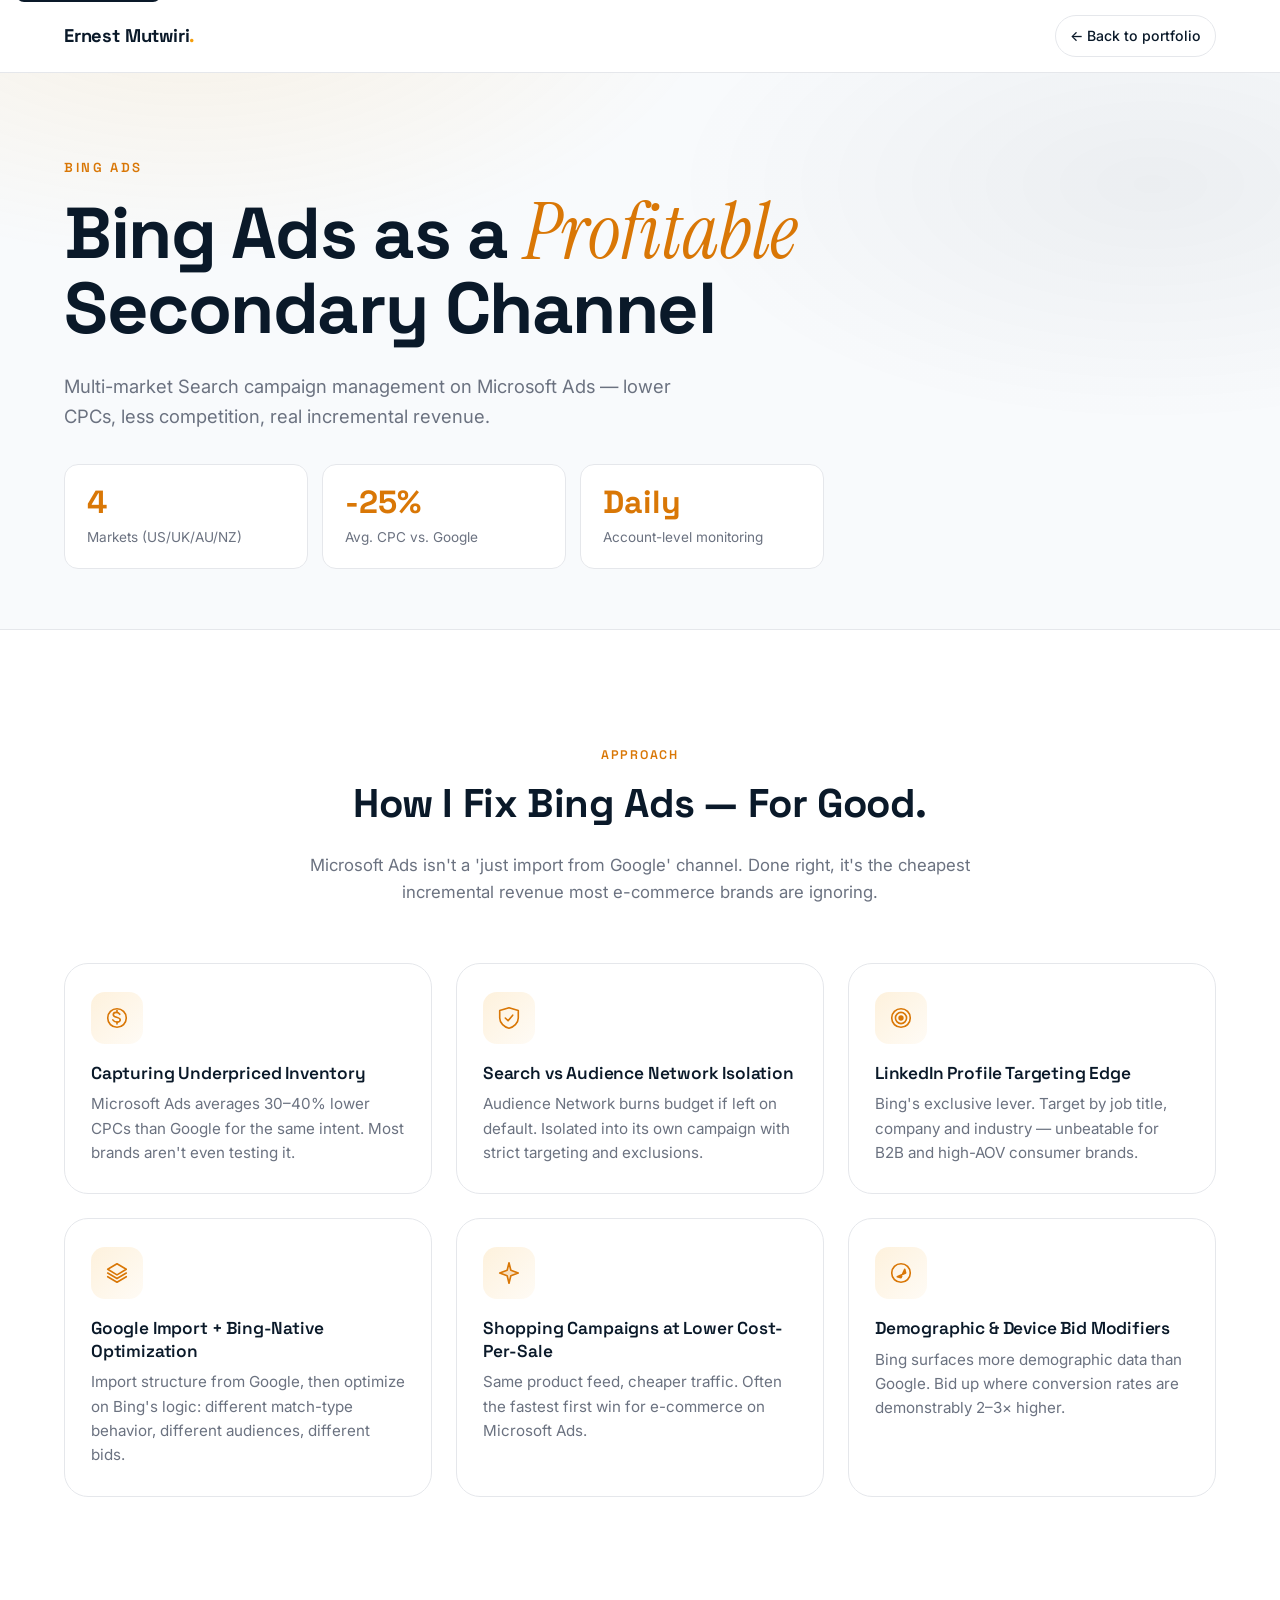
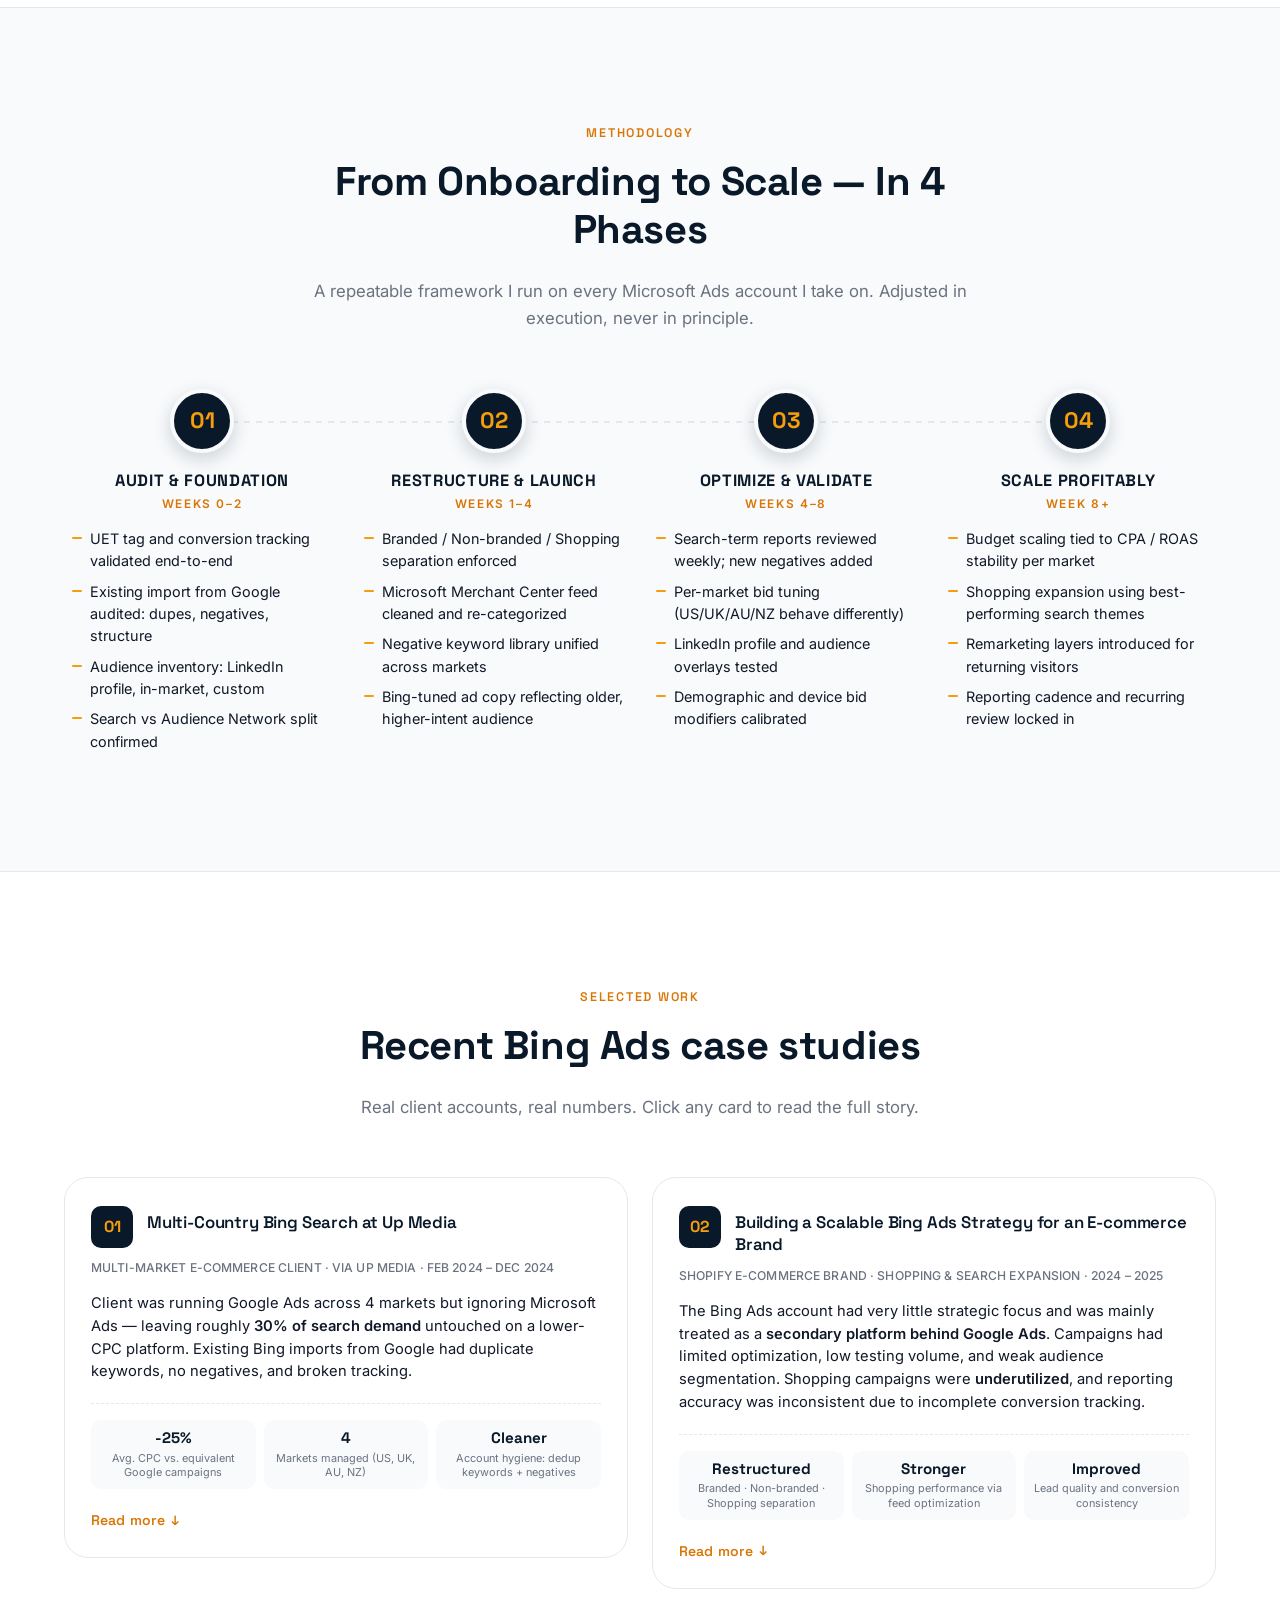
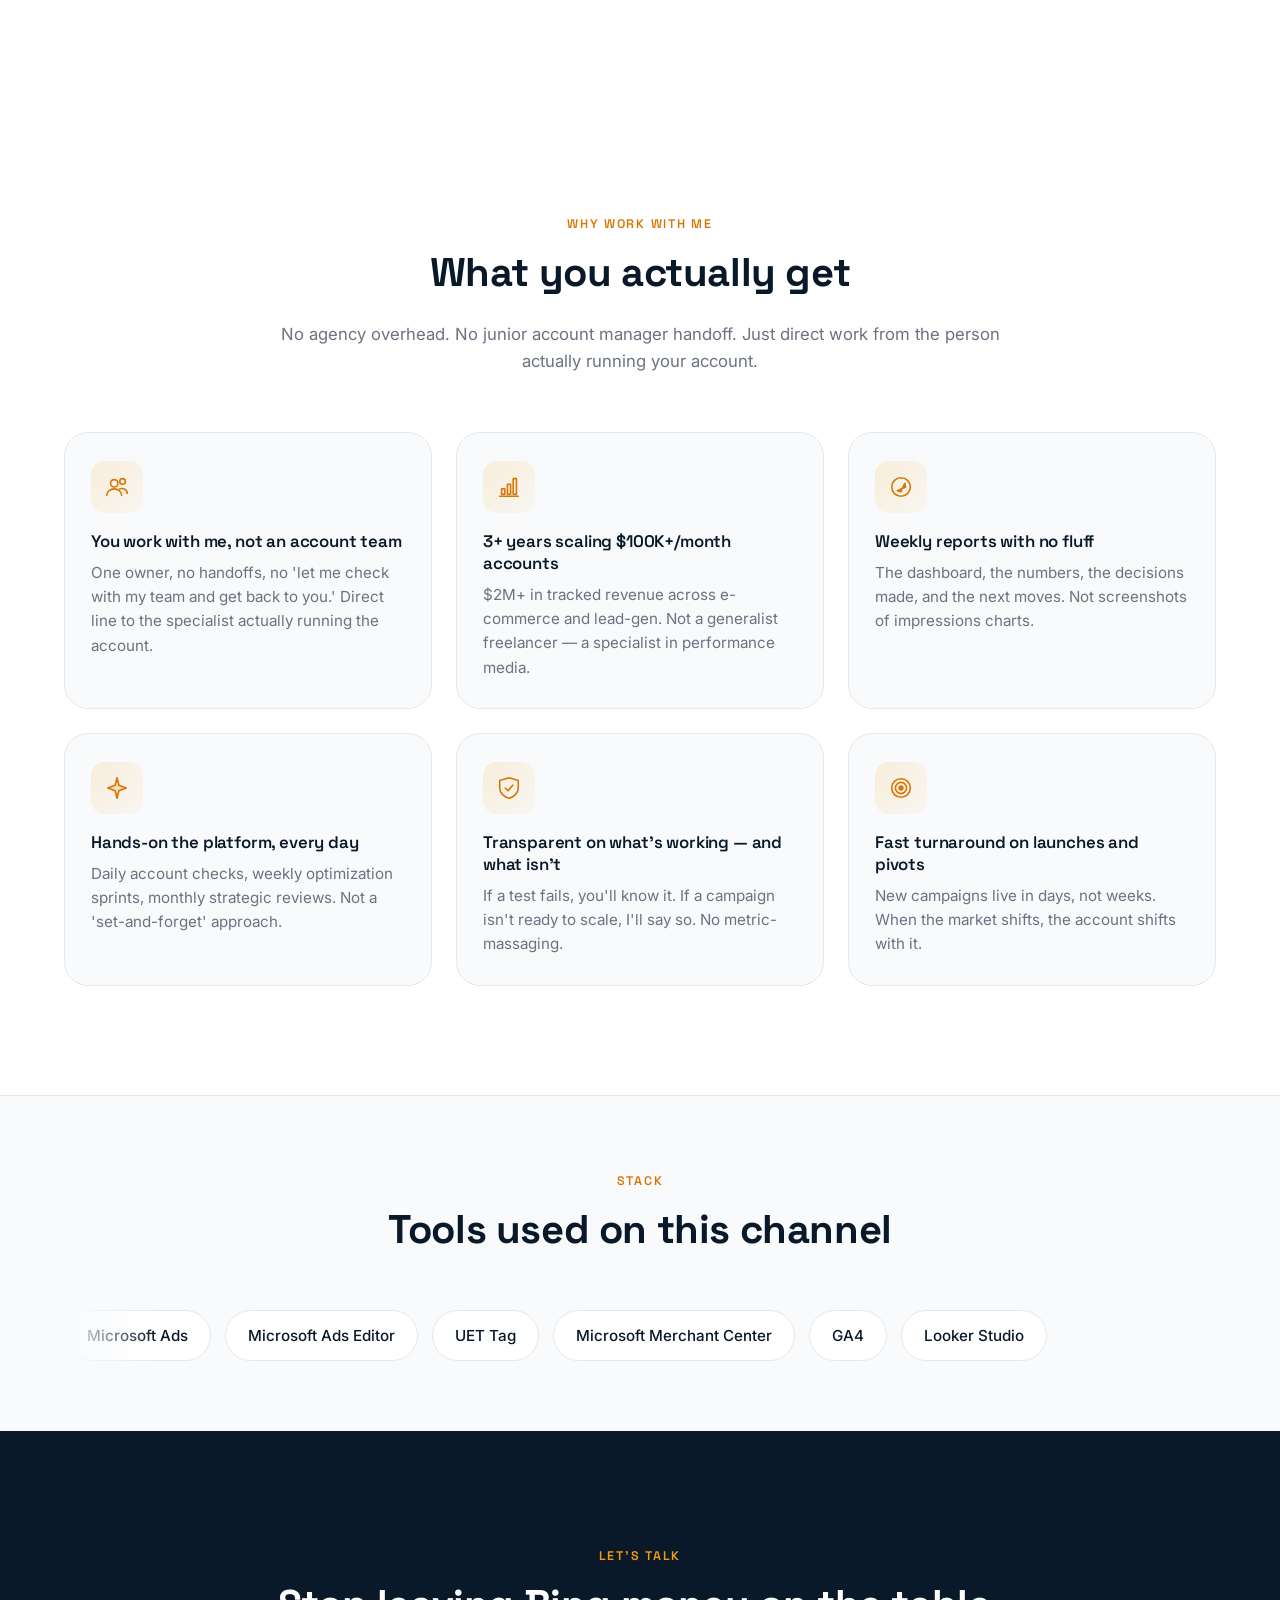
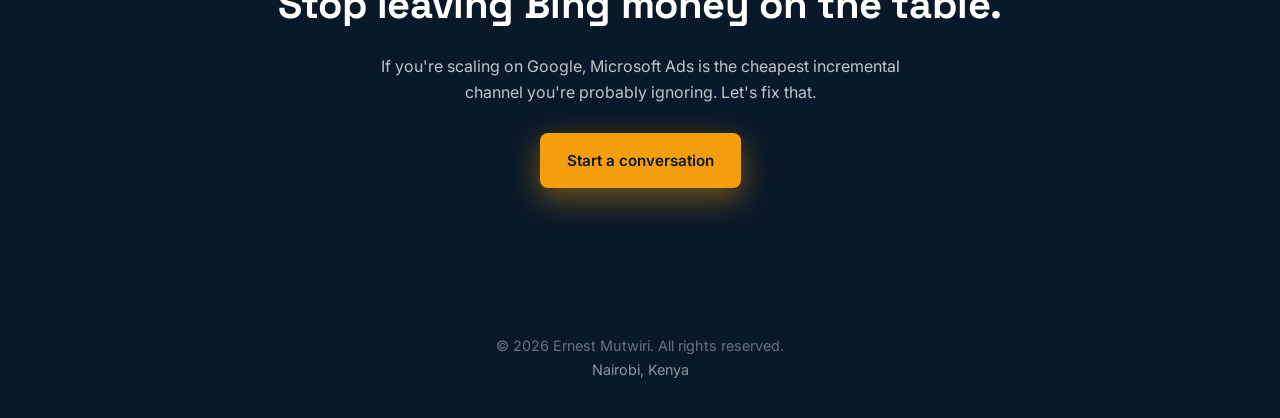
==== commit 6ffcbdf0: "Rebrand to Paid Media Specialist and overhaul case-study UX (Why Hire Me section, compact 3-per-row " ====
--- a/bing-ads.html
+++ b/bing-ads.html
@@ -13,7 +13,7 @@
 
   <link rel="preconnect" href="https://fonts.googleapis.com" />
   <link rel="preconnect" href="https://fonts.gstatic.com" crossorigin />
-  <link href="https://fonts.googleapis.com/css2?family=Inter:wght@400;500;600;700&family=Space+Grotesk:wght@500;600;700&display=swap" rel="stylesheet" />
+  <link href="https://fonts.googleapis.com/css2?family=Inter:wght@400;500;600;700&family=Instrument+Serif:ital@0;1&family=Space+Grotesk:wght@500;600;700&display=swap" rel="stylesheet" />
 
   <link rel="stylesheet" href="styles.css" />
 </head>
@@ -64,7 +64,23 @@
 
     <section class="cs-studies">
       <div class="container">
+        <div class="section-head reveal">
+          <span class="eyebrow" data-cs="studiesEyebrow"></span>
+          <h2 data-cs="studiesHeading"></h2>
+          <p class="subheading" data-cs="studiesSubheading"></p>
+        </div>
         <div data-cs="studies"></div>
+      </div>
+    </section>
+
+    <section class="cs-why" aria-label="Why hire me">
+      <div class="container">
+        <div class="section-head reveal">
+          <span class="eyebrow" data-cs="whyEyebrow"></span>
+          <h2 data-cs="whyHeading"></h2>
+          <p class="subheading" data-cs="whySubheading"></p>
+        </div>
+        <div class="cs-why-grid reveal" data-cs="whyItems"></div>
       </div>
     </section>
 
@@ -98,6 +114,7 @@
     </div>
   </footer>
 
+  <script src="icons.js"></script>
   <script src="content.js"></script>
   <script src="case-study.js"></script>
 </body>
--- a/styles.css
+++ b/styles.css
@@ -254,6 +254,18 @@
 .hero h1 { margin-top: 8px; }
 .hero h1 .accent { color: var(--gold); }
 .hero .lede { font-size: 1.1rem; color: var(--grey); max-width: 560px; }
+
+/* Editorial accent — serif italic gold word inside a heading. Used on main hero and case-study heroes. */
+.hero-accent {
+  font-family: "Instrument Serif", "Times New Roman", serif;
+  font-style: italic;
+  font-weight: 400;
+  color: var(--gold-dark);
+  letter-spacing: -0.005em;
+  font-size: 1.08em;
+  line-height: 1;
+  display: inline-block;
+}
 .hero-ctas { display: flex; flex-wrap: wrap; gap: 12px; margin-top: 28px; }
 
 .hero-photo {
@@ -703,8 +715,18 @@
     var(--offwhite);
   border-bottom: 1px solid var(--grey-light);
 }
-.cs-hero h1 { max-width: 780px; }
-.cs-hero .lede { font-size: 1.1rem; color: var(--grey); max-width: 640px; margin-bottom: 32px; }
+.cs-hero h1 {
+  max-width: 880px;
+  font-size: clamp(2.4rem, 5.5vw + 1rem, 4.5rem);
+  line-height: 1.05;
+  letter-spacing: -0.02em;
+  margin-bottom: 24px;
+}
+.cs-hero .eyebrow {
+  font-size: 0.82rem;
+  letter-spacing: 0.2em;
+}
+.cs-hero .lede { font-size: 1.15rem; color: var(--grey); max-width: 640px; margin-bottom: 32px; }
 
 .cs-headline-metrics {
   display: grid; gap: 14px;
@@ -985,6 +1007,261 @@
   border-radius: 2px;
 }
 
+/* =============================================================================
+   CASE STUDY — Compact studies grid (3 per row on desktop)
+   ============================================================================= */
+.cs-studies-grid {
+  display: grid;
+  gap: 24px;
+  grid-template-columns: repeat(auto-fit, minmax(300px, 1fr));
+  align-items: start; /* expanding one card must not stretch its row neighbors */
+}
+
+.cs-card-compact {
+  background: var(--white);
+  border: 1px solid var(--grey-light);
+  border-radius: var(--radius-lg);
+  padding: 28px 26px;
+  display: flex;
+  flex-direction: column;
+  position: relative;
+  overflow: hidden;
+  transition: transform 0.25s ease, box-shadow 0.25s ease, border-color 0.25s ease;
+}
+.cs-card-compact::after {
+  content: "";
+  position: absolute; left: 0; bottom: 0;
+  height: 3px; width: 0;
+  background: var(--gold);
+  transition: width 0.3s ease;
+}
+.cs-card-compact:hover {
+  transform: translateY(-4px);
+  box-shadow: var(--shadow);
+  border-color: var(--gold);
+}
+.cs-card-compact:hover::after { width: 100%; }
+
+.cs-card-compact__head {
+  display: flex; gap: 14px; align-items: flex-start;
+  margin-bottom: 10px;
+}
+.cs-card-compact__num {
+  flex: 0 0 auto;
+  font-family: var(--font-heading);
+  font-size: 1rem; font-weight: 700;
+  color: var(--gold);
+  background: var(--navy);
+  width: 42px; height: 42px;
+  border-radius: 10px;
+  display: inline-flex; align-items: center; justify-content: center;
+}
+.cs-card-compact__title {
+  margin: 6px 0 0;
+  font-size: 1.05rem;
+  color: var(--navy);
+  font-weight: 600;
+  line-height: 1.3;
+  font-family: var(--font-heading);
+}
+.cs-card-compact__meta {
+  font-size: 0.76rem;
+  color: var(--grey);
+  margin: 0 0 14px;
+  letter-spacing: 0.01em;
+  text-transform: uppercase;
+  font-weight: 500;
+}
+.cs-card-compact__challenge {
+  font-size: 0.92rem;
+  color: var(--text);
+  line-height: 1.55;
+  margin: 0 0 20px;
+  display: -webkit-box;
+  -webkit-line-clamp: 5;
+  -webkit-box-orient: vertical;
+  overflow: hidden;
+}
+.cs-card-compact__metrics {
+  display: grid;
+  gap: 8px;
+  grid-template-columns: repeat(auto-fit, minmax(70px, 1fr));
+  margin-top: auto;
+  padding-top: 16px;
+  border-top: 1px dashed var(--grey-light);
+}
+.cs-card-compact__metric {
+  background: var(--offwhite);
+  border-radius: 10px;
+  padding: 10px 8px;
+  text-align: center;
+}
+.cs-card-compact__metric .value {
+  display: block;
+  font-family: var(--font-heading);
+  font-size: 0.95rem;
+  color: var(--navy);
+  font-weight: 700;
+  line-height: 1.1;
+}
+.cs-card-compact__metric .label {
+  display: block;
+  margin-top: 4px;
+  color: var(--grey);
+  font-size: 0.68rem;
+  line-height: 1.3;
+}
+
+/* ----- Expand / collapse states ----- */
+.cs-card-compact__expanded { display: none; }
+.cs-card-compact[data-expanded="true"] .cs-card-compact__expanded { display: block; }
+.cs-card-compact[data-expanded="true"] .cs-card-compact__metrics--preview { display: none; }
+.cs-card-compact[data-expanded="true"] .cs-card-compact__challenge {
+  display: block;
+  -webkit-line-clamp: unset;
+  -webkit-box-orient: initial;
+  overflow: visible;
+}
+
+/* Expanded content (Approach + full Results) inside the card */
+.cs-card-compact__h4 {
+  font-family: var(--font-heading);
+  font-size: 0.72rem;
+  font-weight: 600;
+  letter-spacing: 0.14em;
+  text-transform: uppercase;
+  color: var(--gold-dark);
+  margin: 18px 0 10px;
+}
+.cs-card-compact__approach {
+  list-style: none;
+  padding: 0;
+  margin: 0;
+}
+.cs-card-compact__approach li {
+  position: relative;
+  padding-left: 18px;
+  margin-bottom: 8px;
+  font-size: 0.9rem;
+  line-height: 1.55;
+  color: var(--text);
+}
+.cs-card-compact__approach li::before {
+  content: "";
+  position: absolute; left: 0; top: 9px;
+  width: 10px; height: 2px;
+  background: var(--gold);
+  border-radius: 2px;
+}
+.cs-card-compact__metrics--full {
+  grid-template-columns: repeat(auto-fit, minmax(100px, 1fr));
+  margin-top: 8px;
+  padding-top: 0;
+  border-top: none;
+}
+
+/* Toggle button — Read more / Show less */
+.cs-card-compact__toggle {
+  background: none;
+  border: none;
+  margin-top: 16px;
+  padding: 6px 0 0;
+  color: var(--gold-dark);
+  font-family: var(--font-heading);
+  font-weight: 600;
+  font-size: 0.88rem;
+  letter-spacing: 0.01em;
+  cursor: pointer;
+  display: inline-flex;
+  align-items: center;
+  gap: 6px;
+  align-self: flex-start;
+  transition: color 0.2s ease, gap 0.2s ease;
+}
+.cs-card-compact__toggle:hover { color: var(--gold); gap: 10px; }
+.cs-card-compact__toggle:focus-visible {
+  outline: 2px solid var(--gold);
+  outline-offset: 4px;
+  border-radius: 4px;
+}
+.cs-card-compact__toggle-icon {
+  display: inline-block;
+  font-size: 0.95em;
+  line-height: 1;
+}
+
+/* =============================================================================
+   WHY HIRE ME — shared card style (main page .why-grid + case study .cs-why-grid)
+   ============================================================================= */
+.why-hire-me {
+  background: var(--offwhite);
+}
+.cs-why {
+  background: var(--white);
+  border-bottom: 1px solid var(--grey-light);
+}
+.why-grid,
+.cs-why-grid {
+  display: grid;
+  gap: 20px;
+  grid-template-columns: 1fr;
+}
+@media (min-width: 640px) {
+  .why-grid,
+  .cs-why-grid { grid-template-columns: repeat(2, 1fr); }
+}
+@media (min-width: 1024px) {
+  .why-grid,
+  .cs-why-grid { grid-template-columns: repeat(3, 1fr); gap: 24px; }
+}
+
+.why-card {
+  background: var(--white);
+  border: 1px solid var(--grey-light);
+  border-radius: var(--radius-lg);
+  padding: 28px 26px;
+  position: relative;
+  overflow: hidden;
+  transition: transform 0.25s ease, box-shadow 0.25s ease, border-color 0.25s ease;
+}
+.cs-why .why-card { background: var(--offwhite); }
+.why-card::after {
+  content: "";
+  position: absolute; left: 0; bottom: 0;
+  height: 3px; width: 0;
+  background: var(--gold);
+  transition: width 0.3s ease;
+}
+.why-card:hover {
+  transform: translateY(-4px);
+  box-shadow: var(--shadow);
+  border-color: var(--gold);
+}
+.why-card:hover::after { width: 100%; }
+
+.why-card__icon {
+  display: inline-flex; align-items: center; justify-content: center;
+  width: 52px; height: 52px;
+  background: linear-gradient(135deg, rgba(245,158,11,0.14), rgba(245,158,11,0.04));
+  border-radius: 14px;
+  margin-bottom: 18px;
+  color: var(--gold-dark);
+}
+.why-card__icon svg { width: 26px; height: 26px; }
+.why-card h3 {
+  font-size: 1.05rem;
+  color: var(--navy);
+  margin: 0 0 8px;
+  font-weight: 600;
+  line-height: 1.3;
+}
+.why-card p {
+  color: var(--grey);
+  margin: 0;
+  font-size: 0.95rem;
+  line-height: 1.6;
+}
+
 /* Closing CTA on case study pages */
 .cs-cta { background: var(--navy); color: var(--white); text-align: center; }
 .cs-cta h2 { color: var(--white); }
